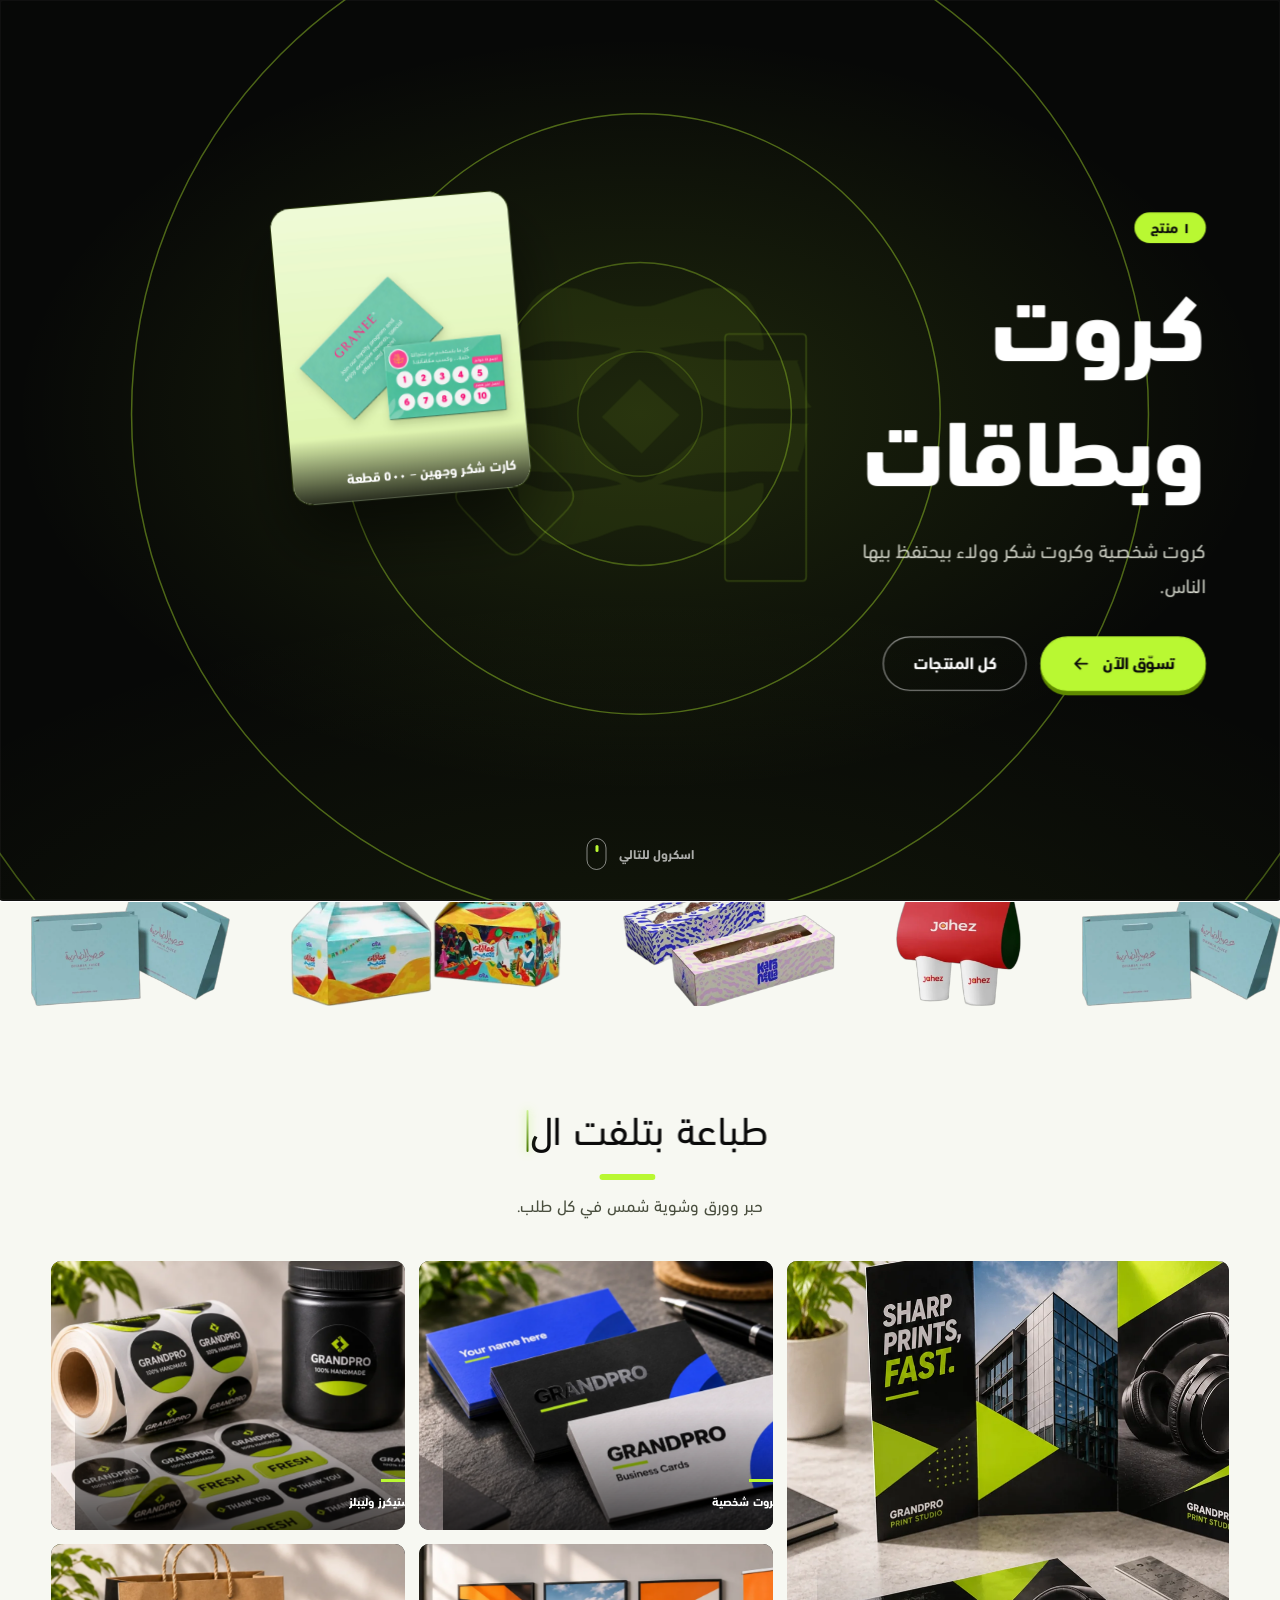
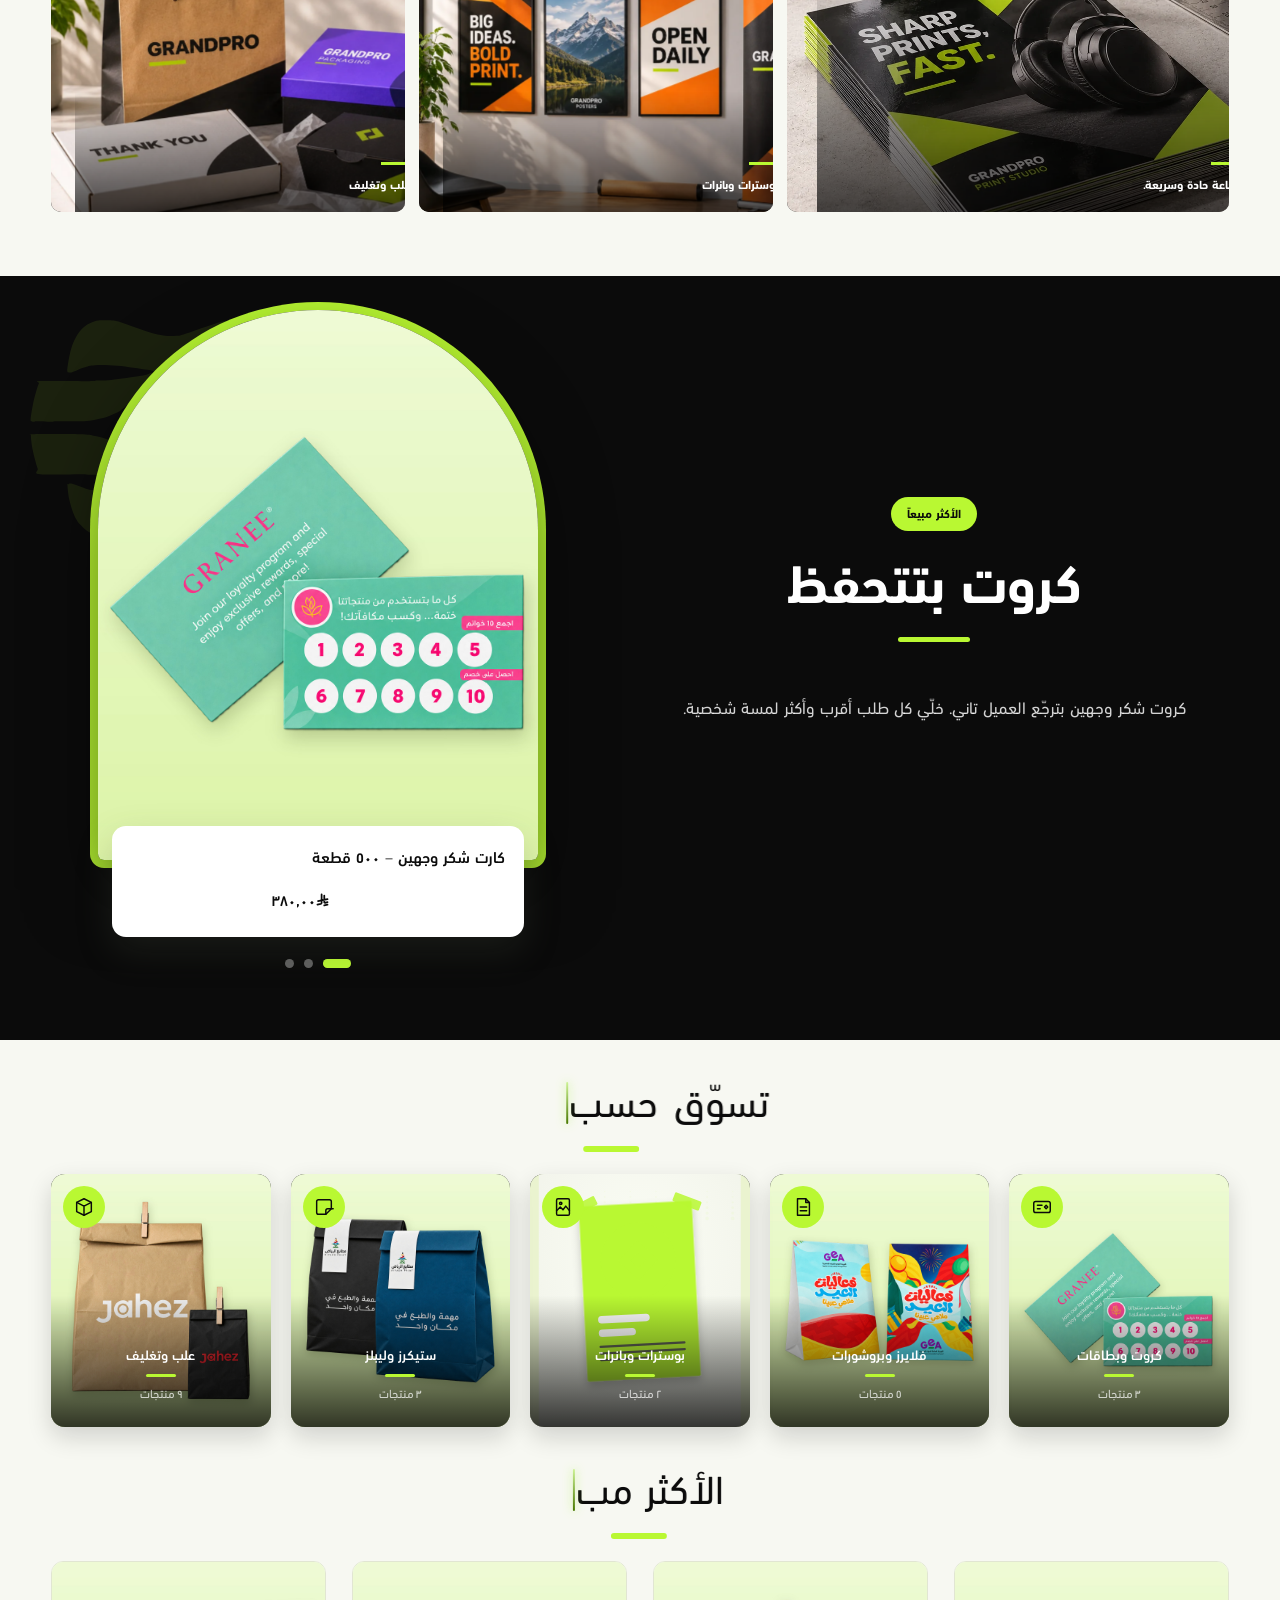
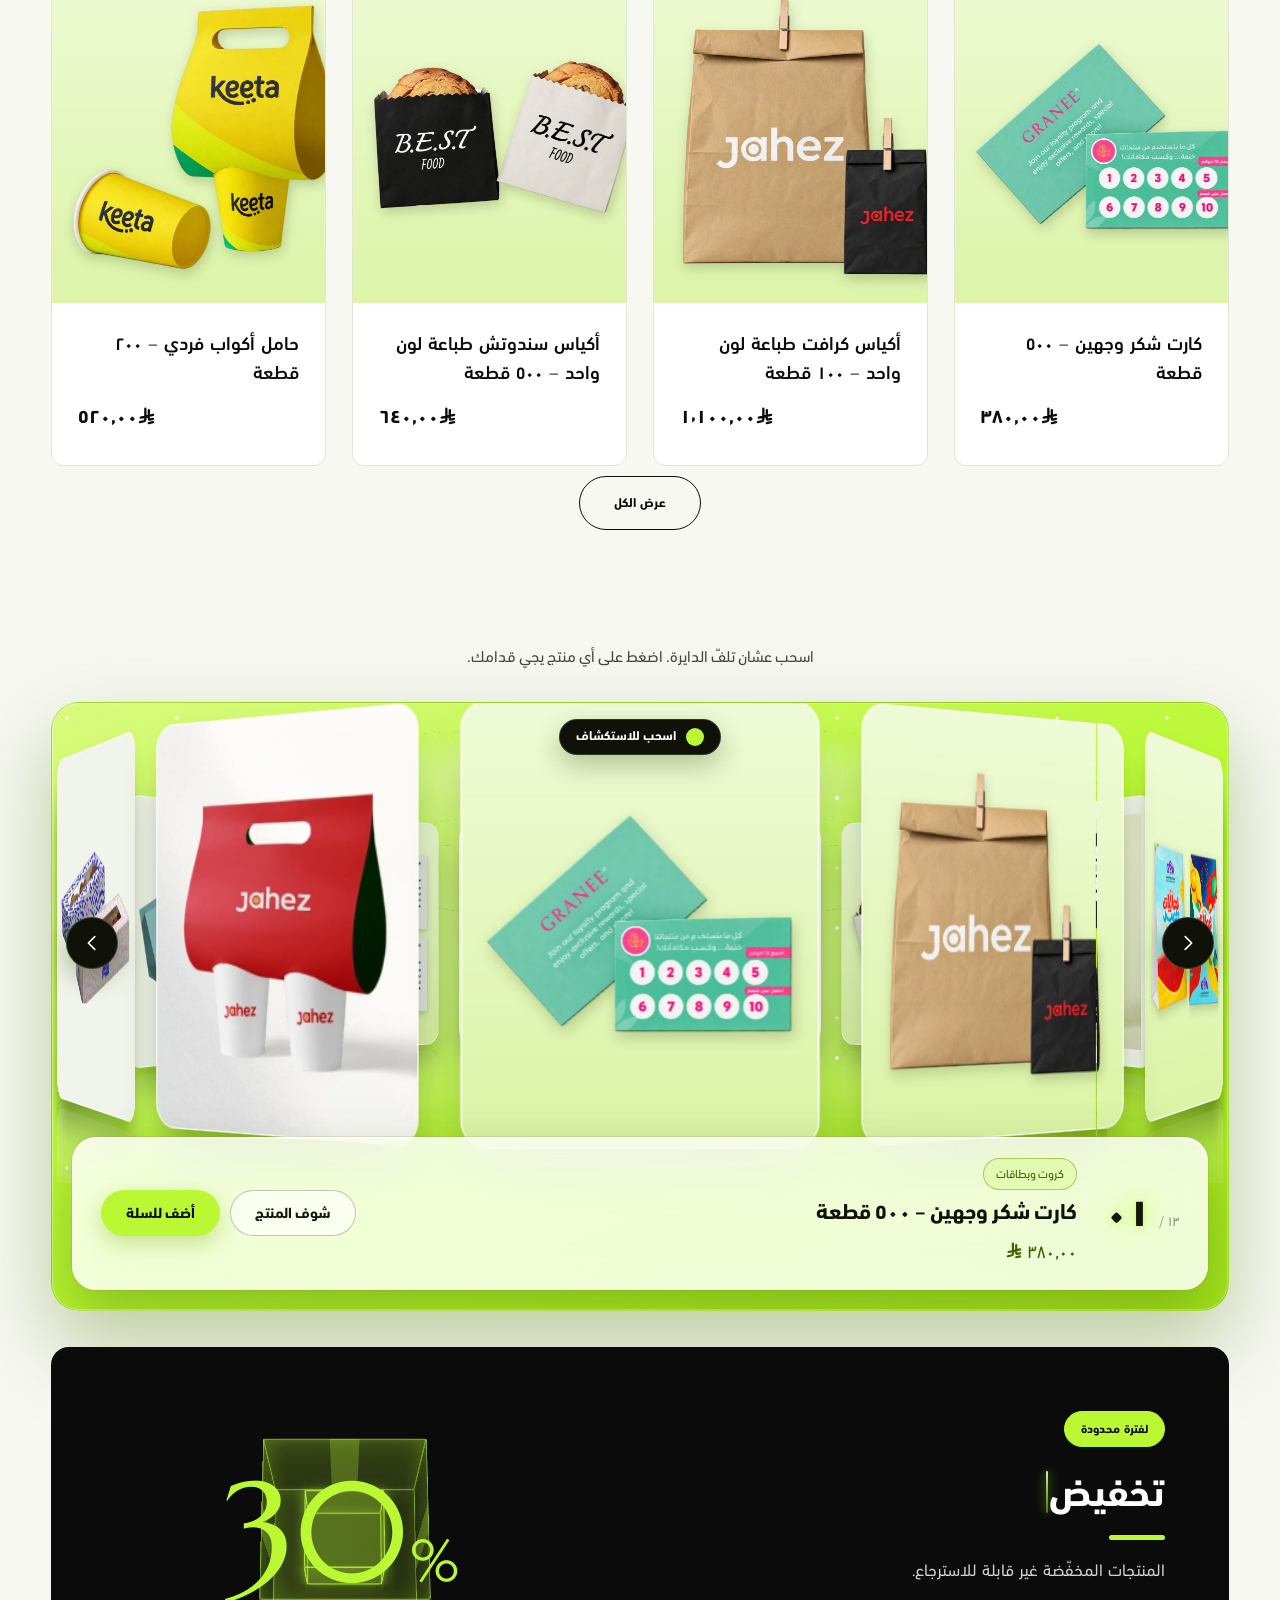
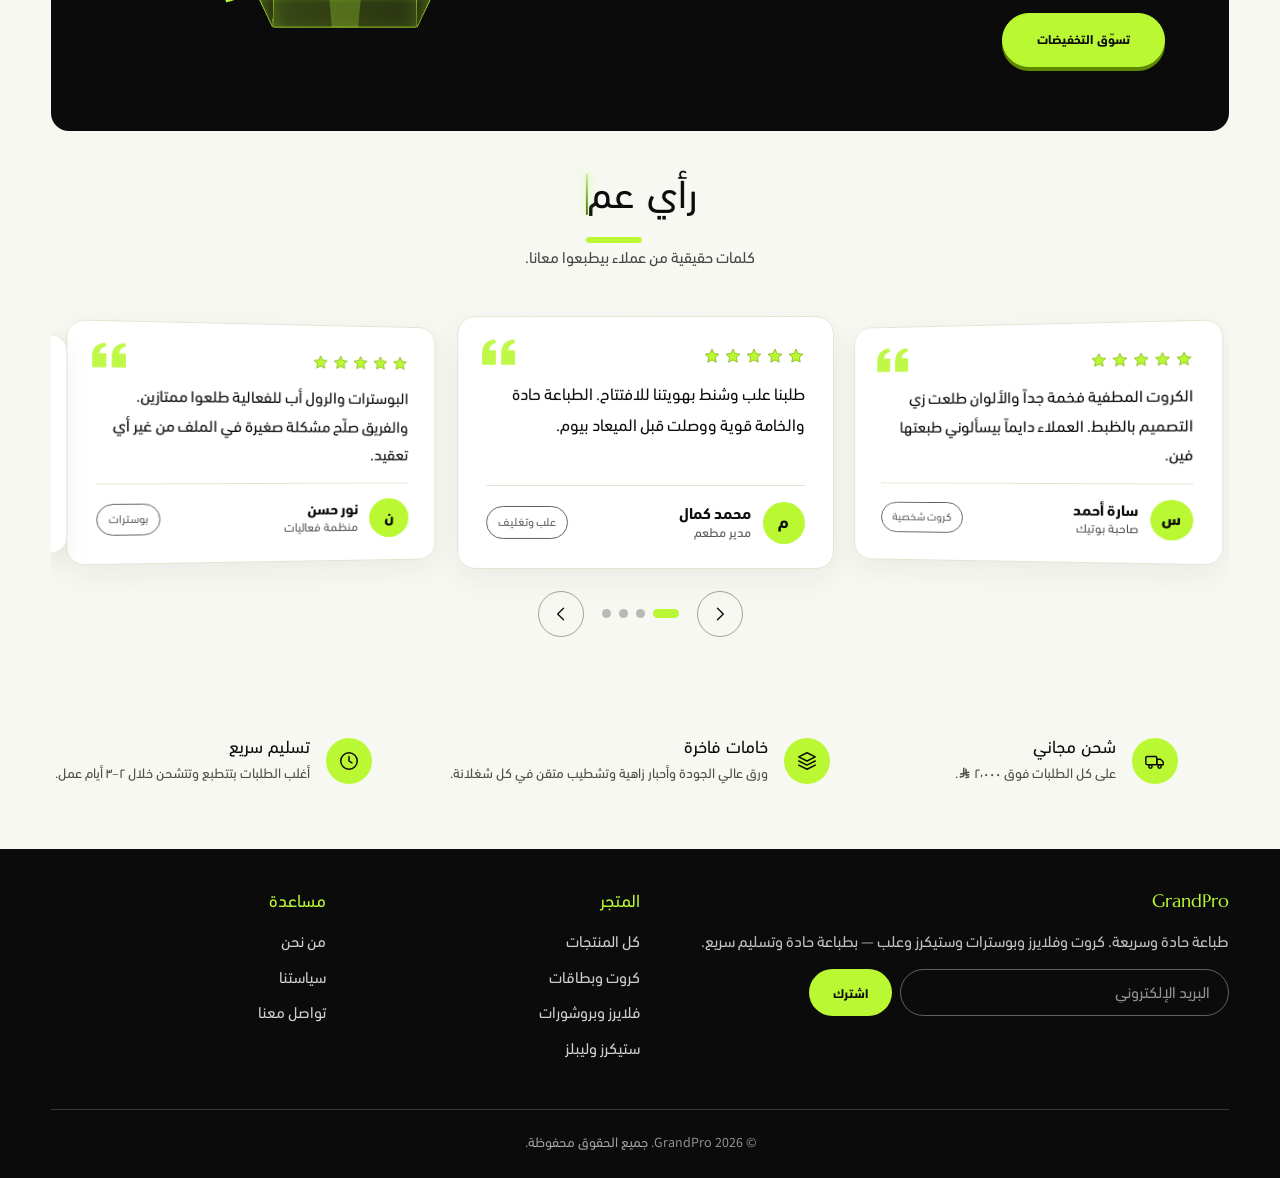
==== home.html @ ec55f69d "first commit" ====
<!DOCTYPE html>
<html lang="ar" dir="rtl">
<head>
<meta charset="UTF-8"><meta name="viewport" content="width=device-width,initial-scale=1">
<title>GrandPro</title>
<link rel="icon" type="image/png" href="assets/images/favicon.png">
<link rel="apple-touch-icon" href="assets/images/apple-touch-icon.png">
<link rel="preconnect" href="https://fonts.googleapis.com">
<link rel="preconnect" href="https://fonts.gstatic.com" crossorigin>
<link rel="stylesheet" href="https://fonts.googleapis.com/css2?family=Cormorant+Garamond:wght@300;400;500&family=Marcellus&family=Assistant:wght@300;400;600&display=swap">
<link rel="preload" href="assets/fonts/DINNextArabic-Regular.woff2" as="font" type="font/woff2" crossorigin>
<link rel="preload" href="assets/fonts/DINNextArabic-Regular.woff2" as="font" type="font/woff2" crossorigin>
<link rel="preload" href="assets/fonts/DINNextArabic-Bold.woff2" as="font" type="font/woff2" crossorigin>
<link rel="stylesheet" href="css/main.css">
<script src="js/core/i18n.js"></script>
<script src="js/features/theme.js"></script>
</head>
<body>
<main>
  <section class="lookbook" aria-label="The GrandPro look"><div class="container">
    <h2 class="section-title">Print that pops</h2>
    <p class="lk-sub">Ink, paper and a little sunshine in every order.</p>
    <div class="lk-grid">
      <a class="lk-tile t1" href="shop.html"><img src="assets/images/tiles/t1.webp" alt="" loading="lazy"><span class="lk-cap">Sharp prints, fast.</span></a>
      <a class="lk-tile t2" href="shop.html?cat=Cards"><img src="assets/images/tiles/t2.webp" alt="" loading="lazy"><span class="lk-cap">Business Cards</span></a>
      <a class="lk-tile t3" href="shop.html?cat=Stickers"><img src="assets/images/tiles/t3.webp" alt="" loading="lazy"><span class="lk-cap">Stickers &amp; Labels</span></a>
      <a class="lk-tile t4" href="shop.html?cat=Posters"><img src="assets/images/tiles/t4.webp" alt="" loading="lazy"><span class="lk-cap">Posters &amp; Banners</span></a>
      <a class="lk-tile t5" href="shop.html?cat=Packaging"><img src="assets/images/tiles/t5.webp" alt="" loading="lazy"><span class="lk-cap">Packaging</span></a>
    </div>
  </div></section>

  <section class="hero hero2">
    <div class="hero-sun" id="heroSun" aria-hidden="true"></div>
    <div class="container">
      <div class="hero-copy" id="heroCopy"></div>
      <div class="hero-stage" id="heroStage">
        <div class="arch" id="arch"></div>
        <div class="float-card" id="floatCard"></div>
        <div class="dots" id="dots"></div>
      </div>
      <div class="hero-actions" id="heroActions"></div>
    </div>
  </section>

  <section class="section"><div class="container">
    <h2 class="section-title">Shop by category</h2>
    <div class="cats">
      <a class="ccard" href="shop.html?cat=Cards"><span class="ci"><svg viewBox="0 0 24 24" fill="none" stroke="currentColor" stroke-width="1.6" stroke-linecap="round" stroke-linejoin="round"><rect x="3" y="6" width="18" height="12" rx="2"/><path d="M7 10h5M7 14h3"/><path d="M16.5 10.2l1.8 1.8-1.8 1.8-1.8-1.8z"/></svg></span><span>Cards</span></a>
      <a class="ccard" href="shop.html?cat=Flyers"><span class="ci"><svg viewBox="0 0 24 24" fill="none" stroke="currentColor" stroke-width="1.6" stroke-linecap="round" stroke-linejoin="round"><path d="M6 3h9l4 4v14H6z"/><path d="M15 3v4h4M9 12h7M9 16h7"/></svg></span><span>Flyers</span></a>
      <a class="ccard" href="shop.html?cat=Posters"><span class="ci"><svg viewBox="0 0 24 24" fill="none" stroke="currentColor" stroke-width="1.6" stroke-linecap="round" stroke-linejoin="round"><rect x="5" y="3" width="14" height="18" rx="1.5"/><path d="M5 16l4-4 3 3 3-4 4 5"/><circle cx="9.5" cy="8" r="1.3"/></svg></span><span>Posters</span></a>
      <a class="ccard" href="shop.html?cat=Stickers"><span class="ci"><svg viewBox="0 0 24 24" fill="none" stroke="currentColor" stroke-width="1.6" stroke-linecap="round" stroke-linejoin="round"><path d="M4 6a2 2 0 012-2h12a2 2 0 012 2v8l-6 6H6a2 2 0 01-2-2z"/><path d="M14 20v-4a2 2 0 012-2h6"/></svg></span><span>Stickers</span></a>
      <a class="ccard" href="shop.html?cat=Packaging"><span class="ci"><svg viewBox="0 0 24 24" fill="none" stroke="currentColor" stroke-width="1.6" stroke-linecap="round" stroke-linejoin="round"><path d="M12 3l8 4v10l-8 4-8-4V7z"/><path d="M4 7l8 4 8-4M12 11v10"/></svg></span><span>Packaging</span></a>
    </div></section>

  <section class="section" style="padding-top:0"><div class="container">
    <h2 class="section-title">Best sellers</h2>
    <div class="grid" id="featured" style="padding-bottom:30px"></div>
    <p style="text-align:center"><a class="btn" style="color:var(--ink)" href="shop.html">View all</a></p>
  </div></section>

  <section class="section orbit" id="orbit" aria-label="3D product showcase"><div class="container">
    <h2 class="section-title">Explore in 3D</h2>
    <p class="ob-sub">Drag to spin the ring. Tap any product to bring it forward.</p>
    <div id="obMount"></div>
  </div></section>

  <section class="section" style="padding-top:0"><div class="container">
    <div class="sale">
      <div class="sale-copy">
        <span class="sale-tag">Limited time</span>
        <h2>Sale – up to 30% off</h2>
        <p>Discounted items are non-returnable.</p>
        <a class="btn solid" href="shop.html?sale=1">Shop sale</a>
      </div>
      <div class="sale-art" aria-hidden="true"><b>30<small>%</small></b></div>
    </div>
  </div></section>

  <section class="section testimonials" id="testimonials" aria-label="Customer reviews"><div class="container">
    <h2 class="section-title">What our customers say</h2>
    <p class="tm-sub">Real words from people who print with us.</p>
    <div class="tm-track" id="tmTrack"></div>
    <div class="tm-nav"><button class="tm-btn" id="tmPrev" type="button"></button><div class="tm-dots" id="tmDots"></div><button class="tm-btn" id="tmNext" type="button"></button></div>
  </div></section>

  <section class="section"><div class="container features">
    <div><span class="fi"><svg viewBox="0 0 24 24" fill="none" stroke="currentColor" stroke-width="1.6" stroke-linecap="round" stroke-linejoin="round"><rect x="2" y="7" width="12" height="9" rx="1.5"/><path d="M14 10h4l3 3v3h-7z"/><circle cx="7" cy="18" r="1.8"/><circle cx="17" cy="18" r="1.8"/></svg></span><h4>Free shipping</h4><p data-free-ship></p></div>
    <div><span class="fi"><svg viewBox="0 0 24 24" fill="none" stroke="currentColor" stroke-width="1.6" stroke-linecap="round" stroke-linejoin="round"><path d="M12 3l9 4.5-9 4.5-9-4.5z"/><path d="M3 12l9 4.5 9-4.5M3 16.5l9 4.5 9-4.5"/></svg></span><h4>Premium materials</h4><p>Quality paper, vivid inks and a careful finish on every job.</p></div>
    <div><span class="fi"><svg viewBox="0 0 24 24" fill="none" stroke="currentColor" stroke-width="1.6" stroke-linecap="round" stroke-linejoin="round"><circle cx="12" cy="12" r="9"/><path d="M12 7v5l3.2 2"/></svg></span><h4>Fast turnaround</h4><p>Most orders are printed and shipped within 2–3 working days.</p></div>
  </div></section>
</main>
<script src="js/data/products.js"></script>
<script src="js/core/config.js"></script>
<script src="js/components/product-visual.js"></script>
<script src="js/core/icons.js"></script>
<script src="js/core/navigation.js"></script>
<script src="js/components/layout.js"></script>
<script src="js/components/cart-state.js"></script>
<script src="js/core/ui.js"></script>
<script src="js/components/cart.js"></script>
<script src="js/components/product-card.js"></script>
<script src="js/components/search.js"></script>
<script src="js/core/bootstrap.js"></script>
<script src="js/features/card-tilt.js" defer></script>
<script src="js/data/testimonials.js"></script>
<script src="js/features/testimonials.js" defer></script>
<script src="js/features/orbit.js" defer></script>
<script src="js/features/orbit.js" defer></script>
<script src="js/pages/home.js"></script>
<script src="js/features/hero3d.js" defer></script>
<script src="js/features/sections3d.js" defer></script>
</body>
</html>
---- css/main.css ----
/* GrandPro stylesheet manifest.
   ORDER MATTERS: later layers override earlier ones (cascade). Do not reorder.
   Layers: base → components → responsive → motion → refinements → theme (dark) → refinements/motion on top. */
@import url("base/fonts-din.css");
@import url("base/tokens-and-reset.css");
@import url("components/announcement-bar.css");
@import url("components/header.css");
@import url("components/hero.css");
@import url("components/buttons.css");
@import url("components/toolbar.css");
@import url("components/product-grid.css");
@import url("components/sections.css");
@import url("components/product-page.css");
@import url("components/cart-drawer.css");
@import url("components/search.css");
@import url("components/footer-info.css");
@import url("responsive/mobile-base.css");
@import url("motion/animations.css");
@import url("refinements/surfaces-dropdowns-footer.css");
@import url("refinements/photos-logo-colour.css");
@import url("refinements/hero-slider.css");
@import url("refinements/logo-wordmark.css");
@import url("refinements/glass-card.css");
@import url("refinements/logo-layout.css");
@import url("refinements/glass-card-rose.css");
@import url("refinements/buttons-and-forms.css");
@import url("refinements/hero-copy.css");
@import url("refinements/category-cards.css");
@import url("refinements/nav-and-mobile-tweaks.css");
@import url("refinements/ticker-and-splash.css");
@import url("refinements/nav-type-and-rhythm.css");
@import url("refinements/lookbook.css");
@import url("refinements/category-hover-and-slider.css");
@import url("refinements/splash-tagline.css");
@import url("refinements/features-row.css");
@import url("components/sale-banner.css");
@import url("theme/toggle-and-stars.css");
@import url("theme/dark-base.css");
@import url("theme/dark-header.css");
@import url("theme/dark-hero.css");
@import url("theme/dark-cards.css");
@import url("theme/dark-sections.css");
@import url("theme/dark-performance.css");
@import url("theme/dark-pink-pass.css");
@import url("theme/toggle-simple.css");
@import url("theme/variety-pass.css");
@import url("refinements/features-strip.css");
@import url("refinements/serif-copy.css");
@import url("motion/scroll-sun.css");
@import url("motion/scroll-reveals.css");
@import url("refinements/features-strip-v2.css");
@import url("motion/typewriter.css");
@import url("refinements/features-no-lines.css");
@import url("refinements/serif-lookbook-hero.css");
@import url("refinements/header-divider.css");
@import url("refinements/phone-product-card.css");
@import url("refinements/type-system.css");
/* Print-shop rebrand (black + lime from the logo) and Arabic / RTL — loaded last on purpose */
@import url("refinements/brand-print.css");
@import url("refinements/rtl-arabic.css");
@import url("components/hero3d.css");
/* Saudi riyal sign */
@import url("refinements/riyal.css");
/* Dark theme in brand colours (black + lime) — last, so it overrides the older dark layers */
@import url("theme/dark-layout.css");
@import url("theme/dark-brand.css");
@import url("refinements/card-price-align.css");
@import url("responsive/phone-fit.css");
@import url("components/hero-marquee.css");
@import url("refinements/product-card-type.css");
@import url("refinements/card-tilt.css");
@import url("refinements/lang-switch.css");
@import url("refinements/testimonials.css");
@import url("theme/dark-depth.css");
@import url("motion/sections3d.css");

/* extra liveliness layer (progress bar, glows, sparkles, fly-to-cart) */
@import url("motion/alive.css");
/* advanced hero interactions */
@import url("motion/hero-pro.css");

/* cut-out product photos (hero products now in the shop) */
@import url("refinements/cutout-products.css");
/* dive-into-the-logo experience (click the hero logo) */
@import url("motion/dive.css");
/* hero product card: single flat colour */
@import url("refinements/solid-hero-card.css");

/* phone: light border on product cards */
@import url("refinements/phone-card-border.css");

/* dark: flat colour on product card info area */
@import url("refinements/dark-card-info-solid.css");

/* no "Enter the experience" pill */
@import url("refinements/no-enter-pill.css");

/* phone: collapsed pop-up (tap to expand, tap again to dive) */
@import url("refinements/phone-pop-collapsed.css");

/* dive: real product photos only */
@import url("refinements/dive-real-products.css");

/* 3D product orbit (home) */
@import url("refinements/orbit.css");

/* 3D product orbit (home) */
@import url("refinements/orbit.css");

/* 3D lens navigation */
@import url("refinements/nav3d.css");
@import url("responsive/nav-drawer-layer.css");
@import url("responsive/lookbook-phone-photos.css");
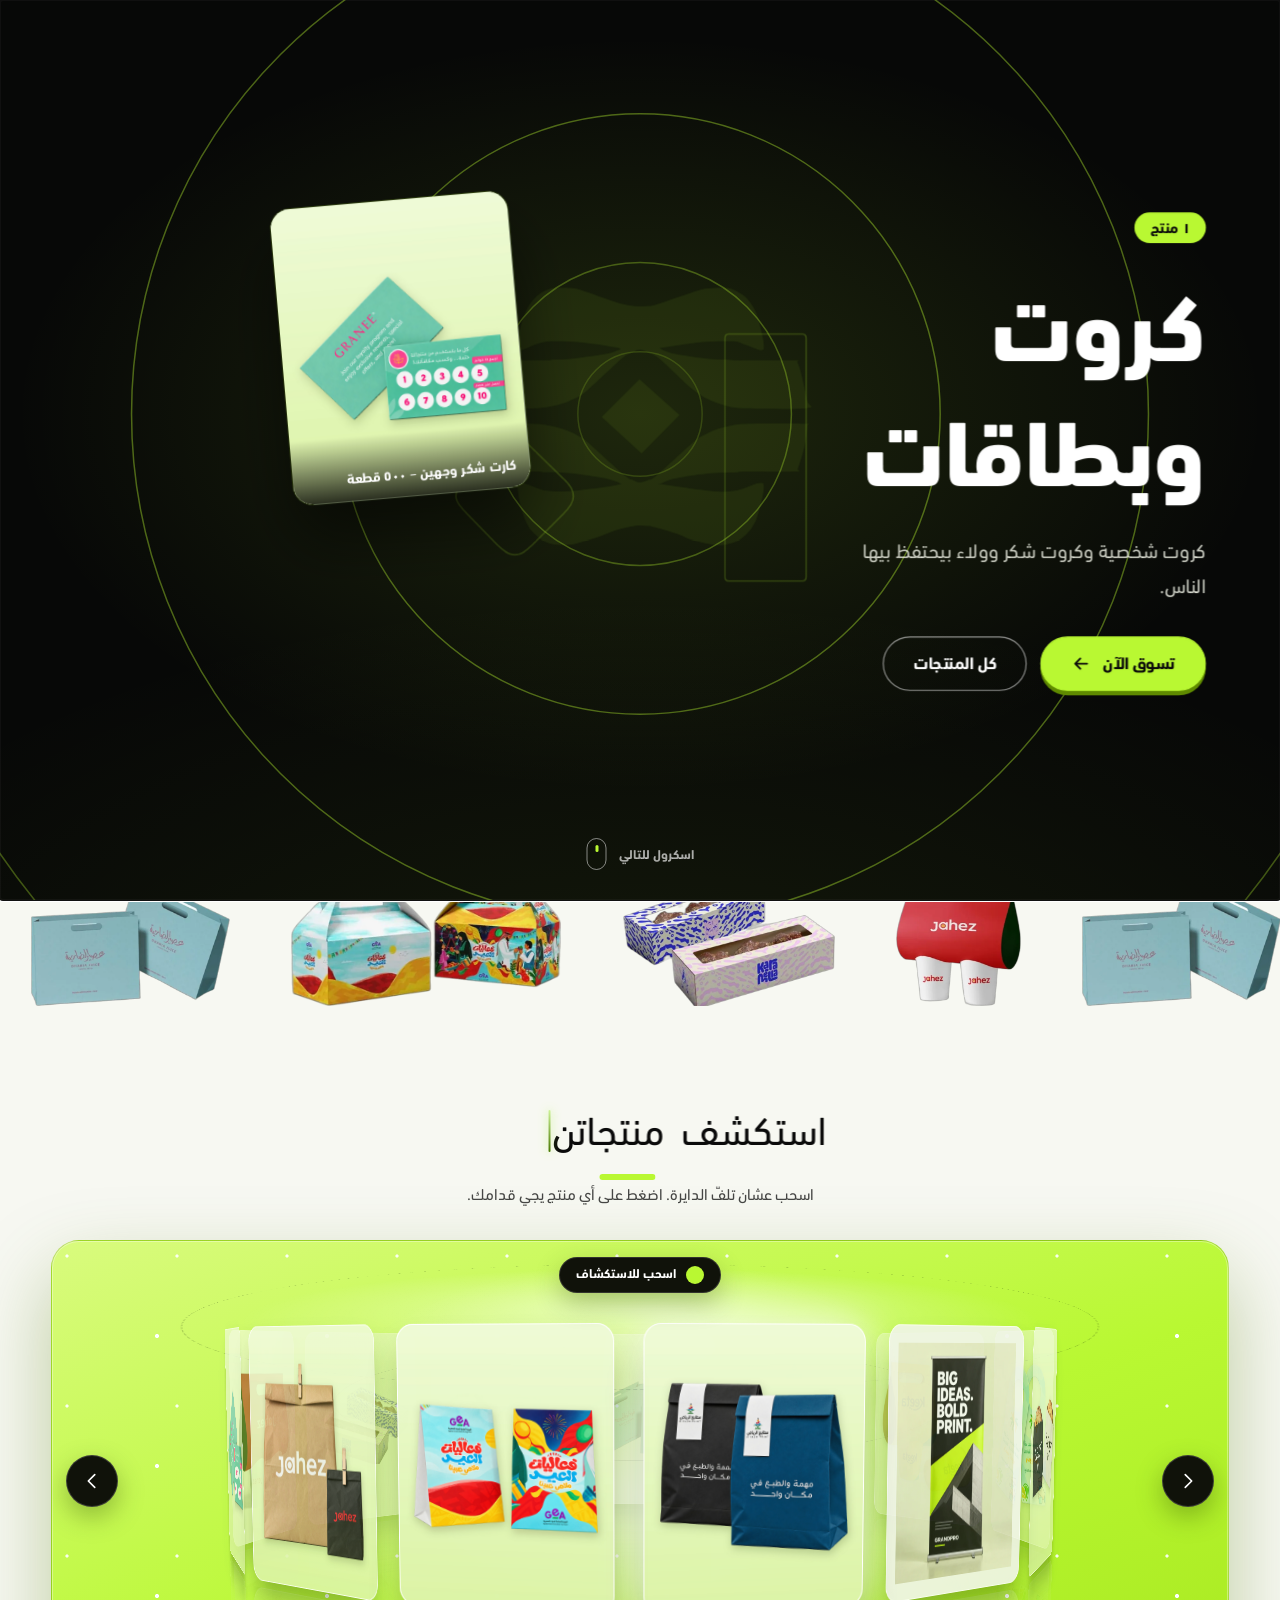
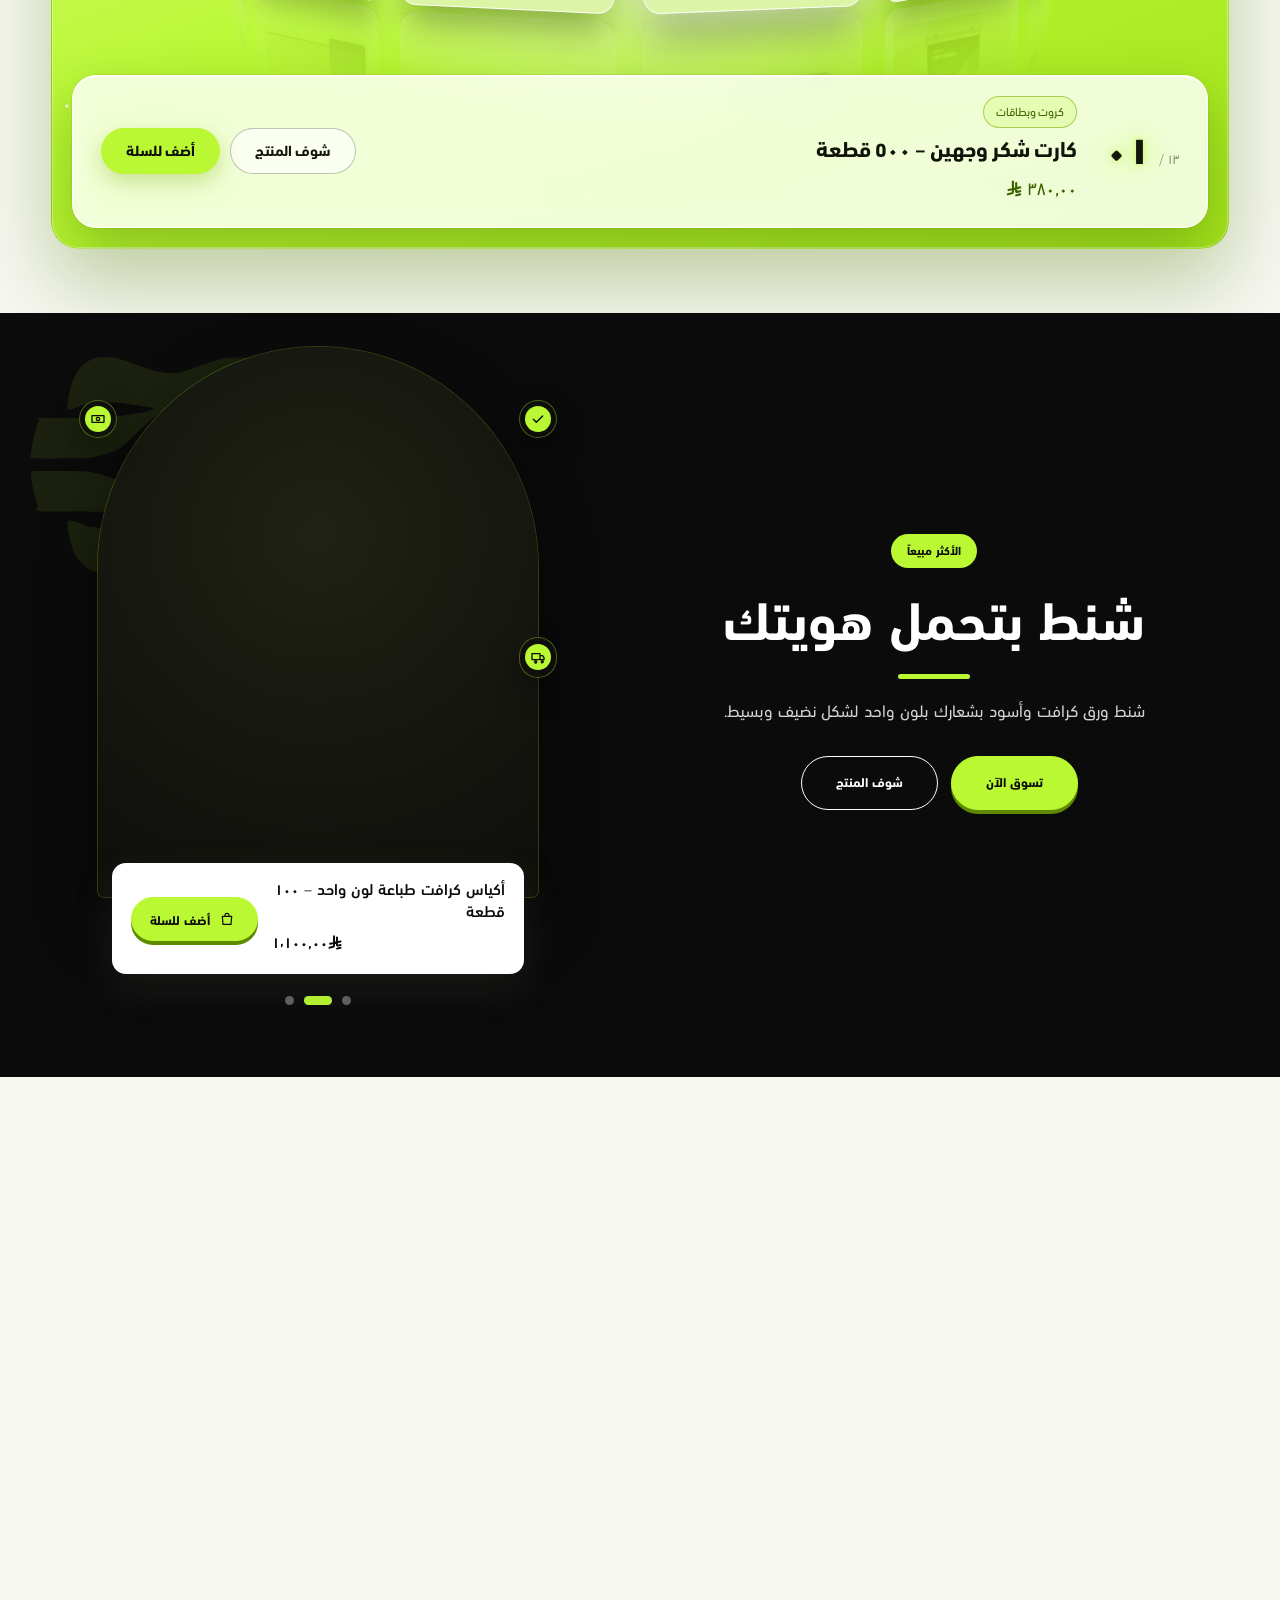
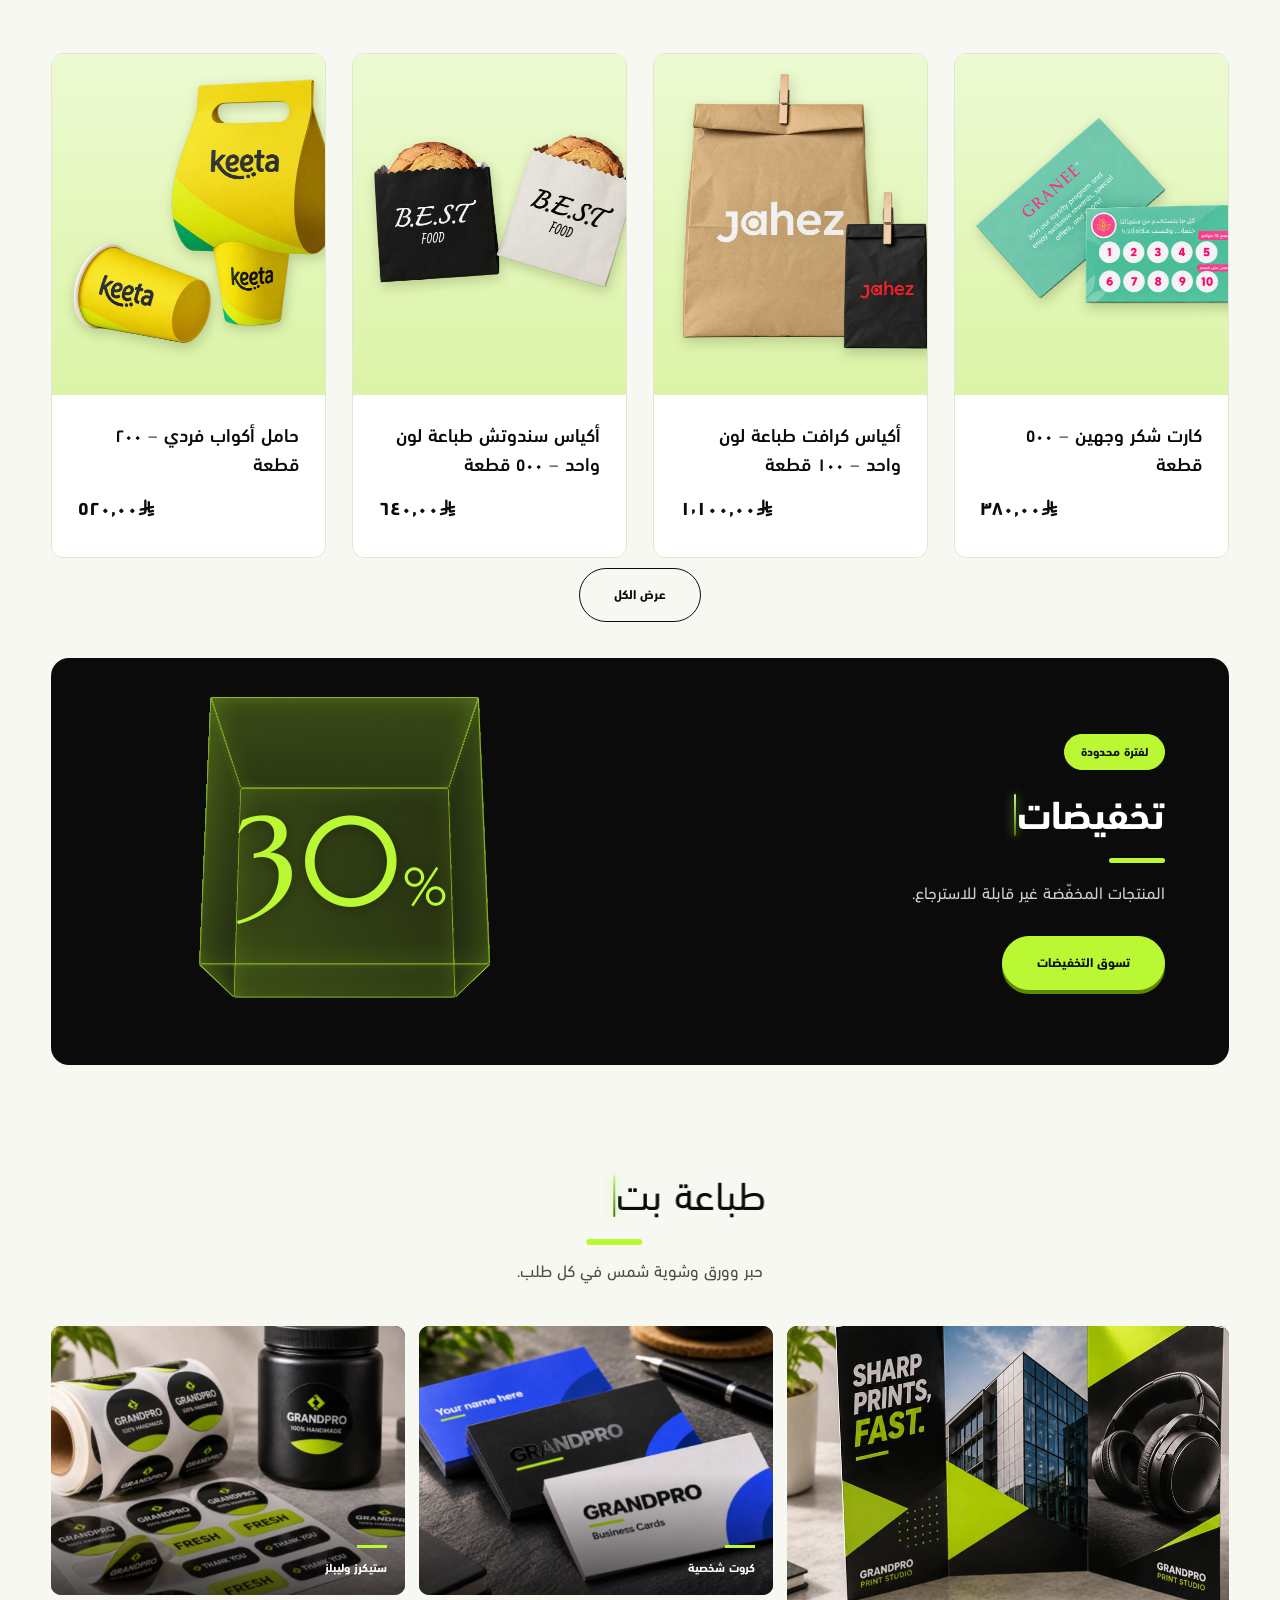
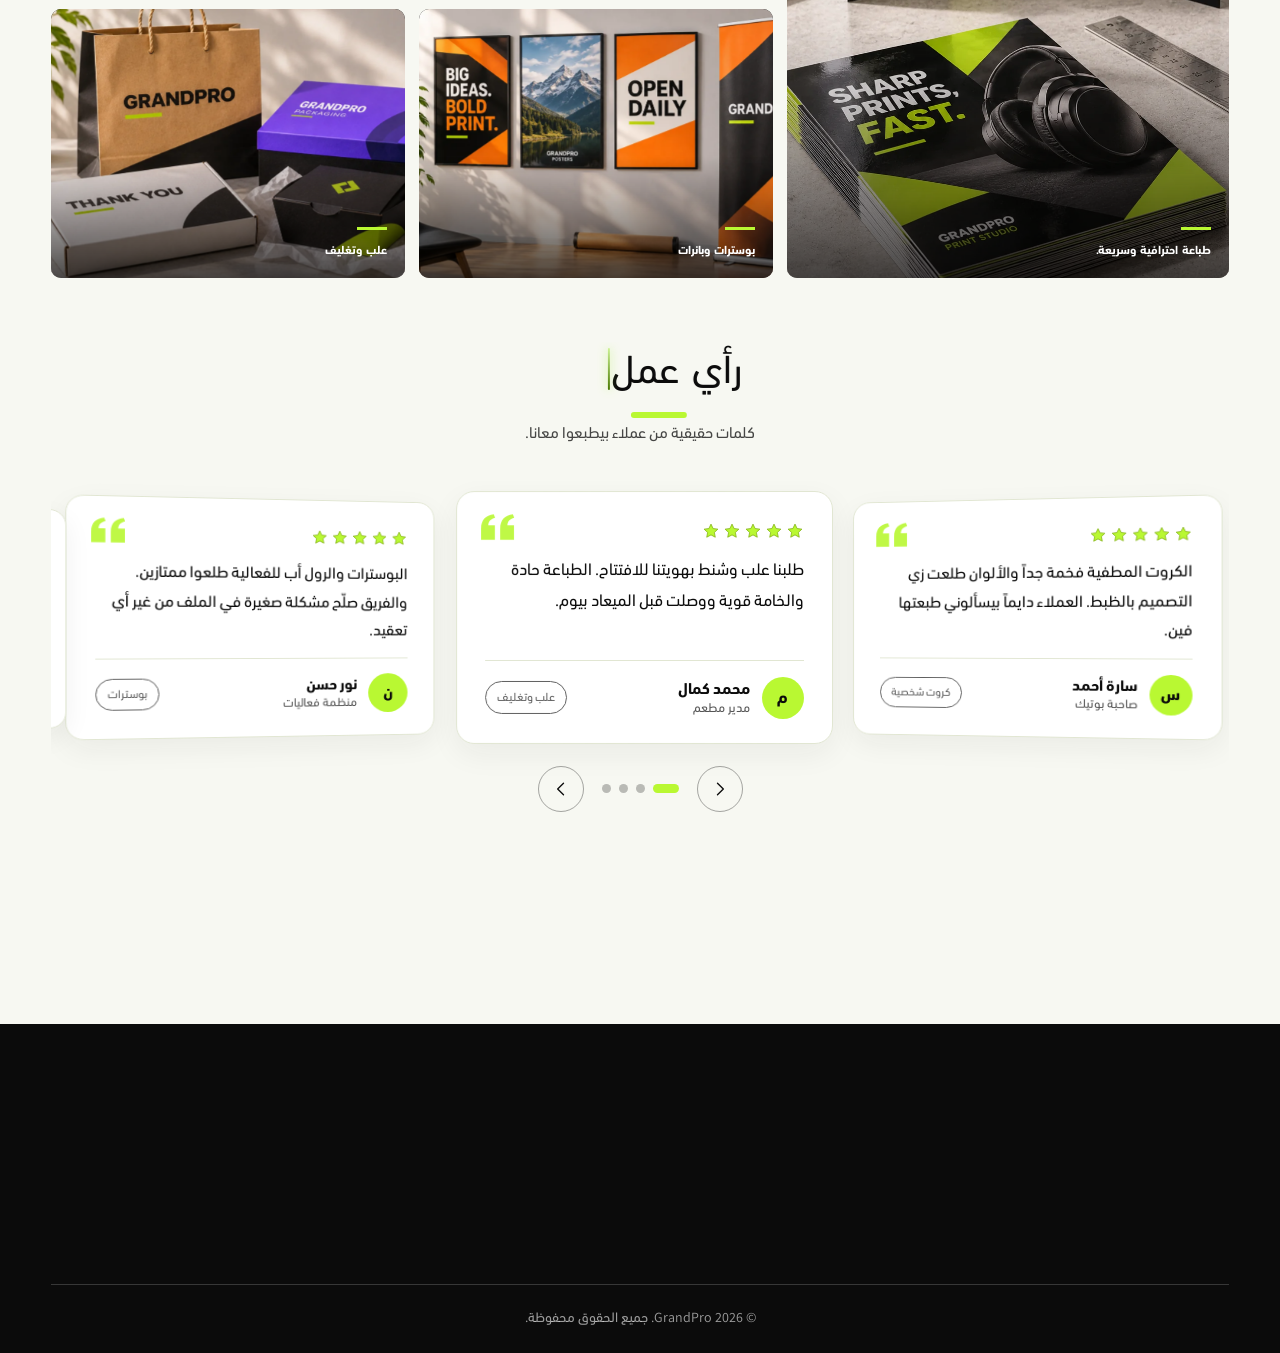
==== commit 6abc0d82: "yarab" ====
--- a/home.html
+++ b/home.html
@@ -17,16 +17,10 @@
 </head>
 <body>
 <main>
-  <section class="lookbook" aria-label="The GrandPro look"><div class="container">
-    <h2 class="section-title">Print that pops</h2>
-    <p class="lk-sub">Ink, paper and a little sunshine in every order.</p>
-    <div class="lk-grid">
-      <a class="lk-tile t1" href="shop.html"><img src="assets/images/tiles/t1.webp" alt="" loading="lazy"><span class="lk-cap">Sharp prints, fast.</span></a>
-      <a class="lk-tile t2" href="shop.html?cat=Cards"><img src="assets/images/tiles/t2.webp" alt="" loading="lazy"><span class="lk-cap">Business Cards</span></a>
-      <a class="lk-tile t3" href="shop.html?cat=Stickers"><img src="assets/images/tiles/t3.webp" alt="" loading="lazy"><span class="lk-cap">Stickers &amp; Labels</span></a>
-      <a class="lk-tile t4" href="shop.html?cat=Posters"><img src="assets/images/tiles/t4.webp" alt="" loading="lazy"><span class="lk-cap">Posters &amp; Banners</span></a>
-      <a class="lk-tile t5" href="shop.html?cat=Packaging"><img src="assets/images/tiles/t5.webp" alt="" loading="lazy"><span class="lk-cap">Packaging</span></a>
-    </div>
+  <section class="section orbit" id="orbit" aria-label="3D product showcase"><div class="container">
+    <h2 class="section-title">Explore in 3D</h2>
+    <p class="ob-sub">Drag to spin the ring. Tap any product to bring it forward.</p>
+    <div id="obMount"></div>
   </div></section>
 
   <section class="hero hero2">
@@ -58,11 +52,7 @@
     <p style="text-align:center"><a class="btn" style="color:var(--ink)" href="shop.html">View all</a></p>
   </div></section>
 
-  <section class="section orbit" id="orbit" aria-label="3D product showcase"><div class="container">
-    <h2 class="section-title">Explore in 3D</h2>
-    <p class="ob-sub">Drag to spin the ring. Tap any product to bring it forward.</p>
-    <div id="obMount"></div>
-  </div></section>
+  
 
   <section class="section" style="padding-top:0"><div class="container">
     <div class="sale">
@@ -73,6 +63,18 @@
         <a class="btn solid" href="shop.html?sale=1">Shop sale</a>
       </div>
       <div class="sale-art" aria-hidden="true"><b>30<small>%</small></b></div>
+    </div>
+  </div></section>
+
+  <section class="lookbook" aria-label="The GrandPro look"><div class="container">
+    <h2 class="section-title">Print that pops</h2>
+    <p class="lk-sub">Ink, paper and a little sunshine in every order.</p>
+    <div class="lk-grid">
+      <a class="lk-tile t1" href="shop.html"><img src="assets/images/tiles/t1.webp" alt="" loading="lazy"><span class="lk-cap">Sharp prints, fast.</span></a>
+      <a class="lk-tile t2" href="shop.html?cat=Cards"><img src="assets/images/tiles/t2.webp" alt="" loading="lazy"><span class="lk-cap">Business Cards</span></a>
+      <a class="lk-tile t3" href="shop.html?cat=Stickers"><img src="assets/images/tiles/t3.webp" alt="" loading="lazy"><span class="lk-cap">Stickers &amp; Labels</span></a>
+      <a class="lk-tile t4" href="shop.html?cat=Posters"><img src="assets/images/tiles/t4.webp" alt="" loading="lazy"><span class="lk-cap">Posters &amp; Banners</span></a>
+      <a class="lk-tile t5" href="shop.html?cat=Packaging"><img src="assets/images/tiles/t5.webp" alt="" loading="lazy"><span class="lk-cap">Packaging</span></a>
     </div>
   </div></section>
 
@@ -105,7 +107,6 @@
 <script src="js/data/testimonials.js"></script>
 <script src="js/features/testimonials.js" defer></script>
 <script src="js/features/orbit.js" defer></script>
-<script src="js/features/orbit.js" defer></script>
 <script src="js/pages/home.js"></script>
 <script src="js/features/hero3d.js" defer></script>
 <script src="js/features/sections3d.js" defer></script>
--- a/css/main.css
+++ b/css/main.css
@@ -110,4 +110,7 @@
 /* 3D lens navigation */
 @import url("refinements/nav3d.css");
 @import url("responsive/nav-drawer-layer.css");
-@import url("responsive/lookbook-phone-photos.css");
+@import url("refinements/category-cards-v2.css");
+@import url("refinements/product-cards-motion.css");
+@import url("refinements/sale-box-v2.css");
+@import url("refinements/hero-arch-v2.css");
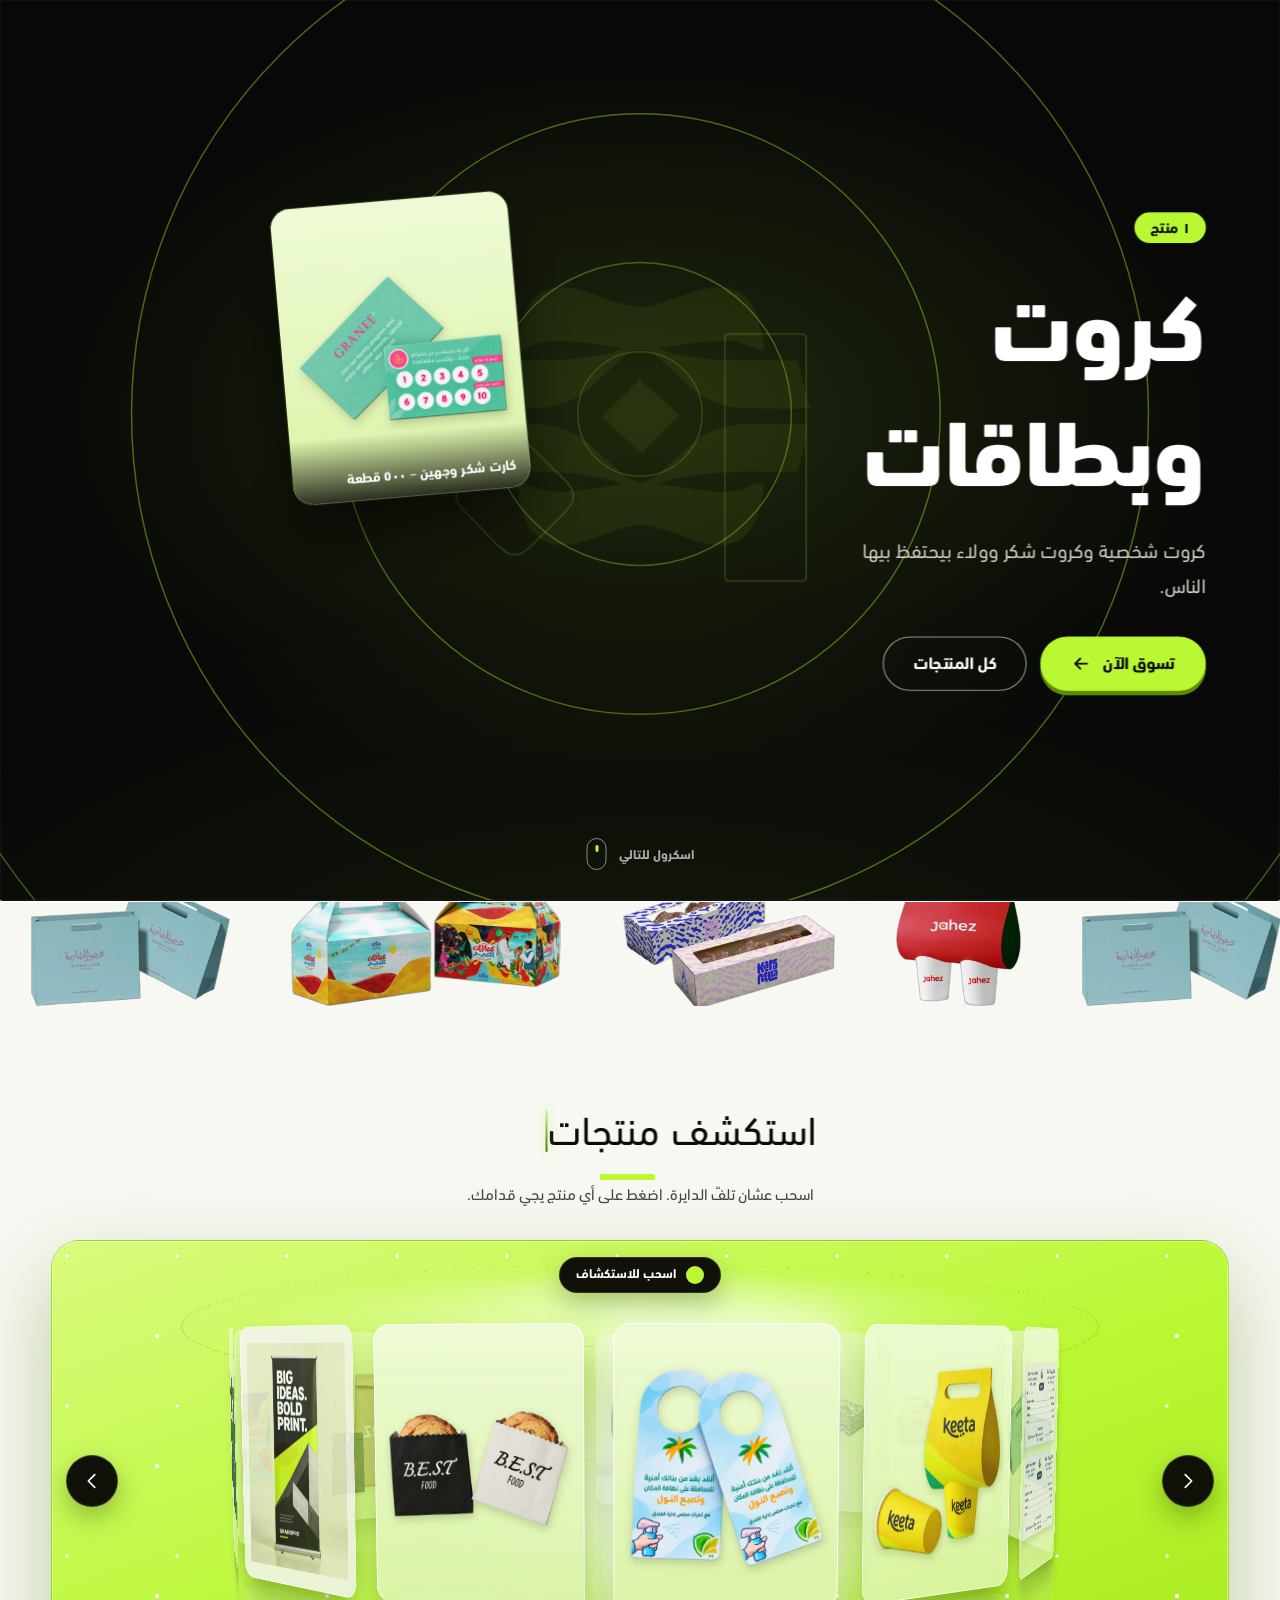
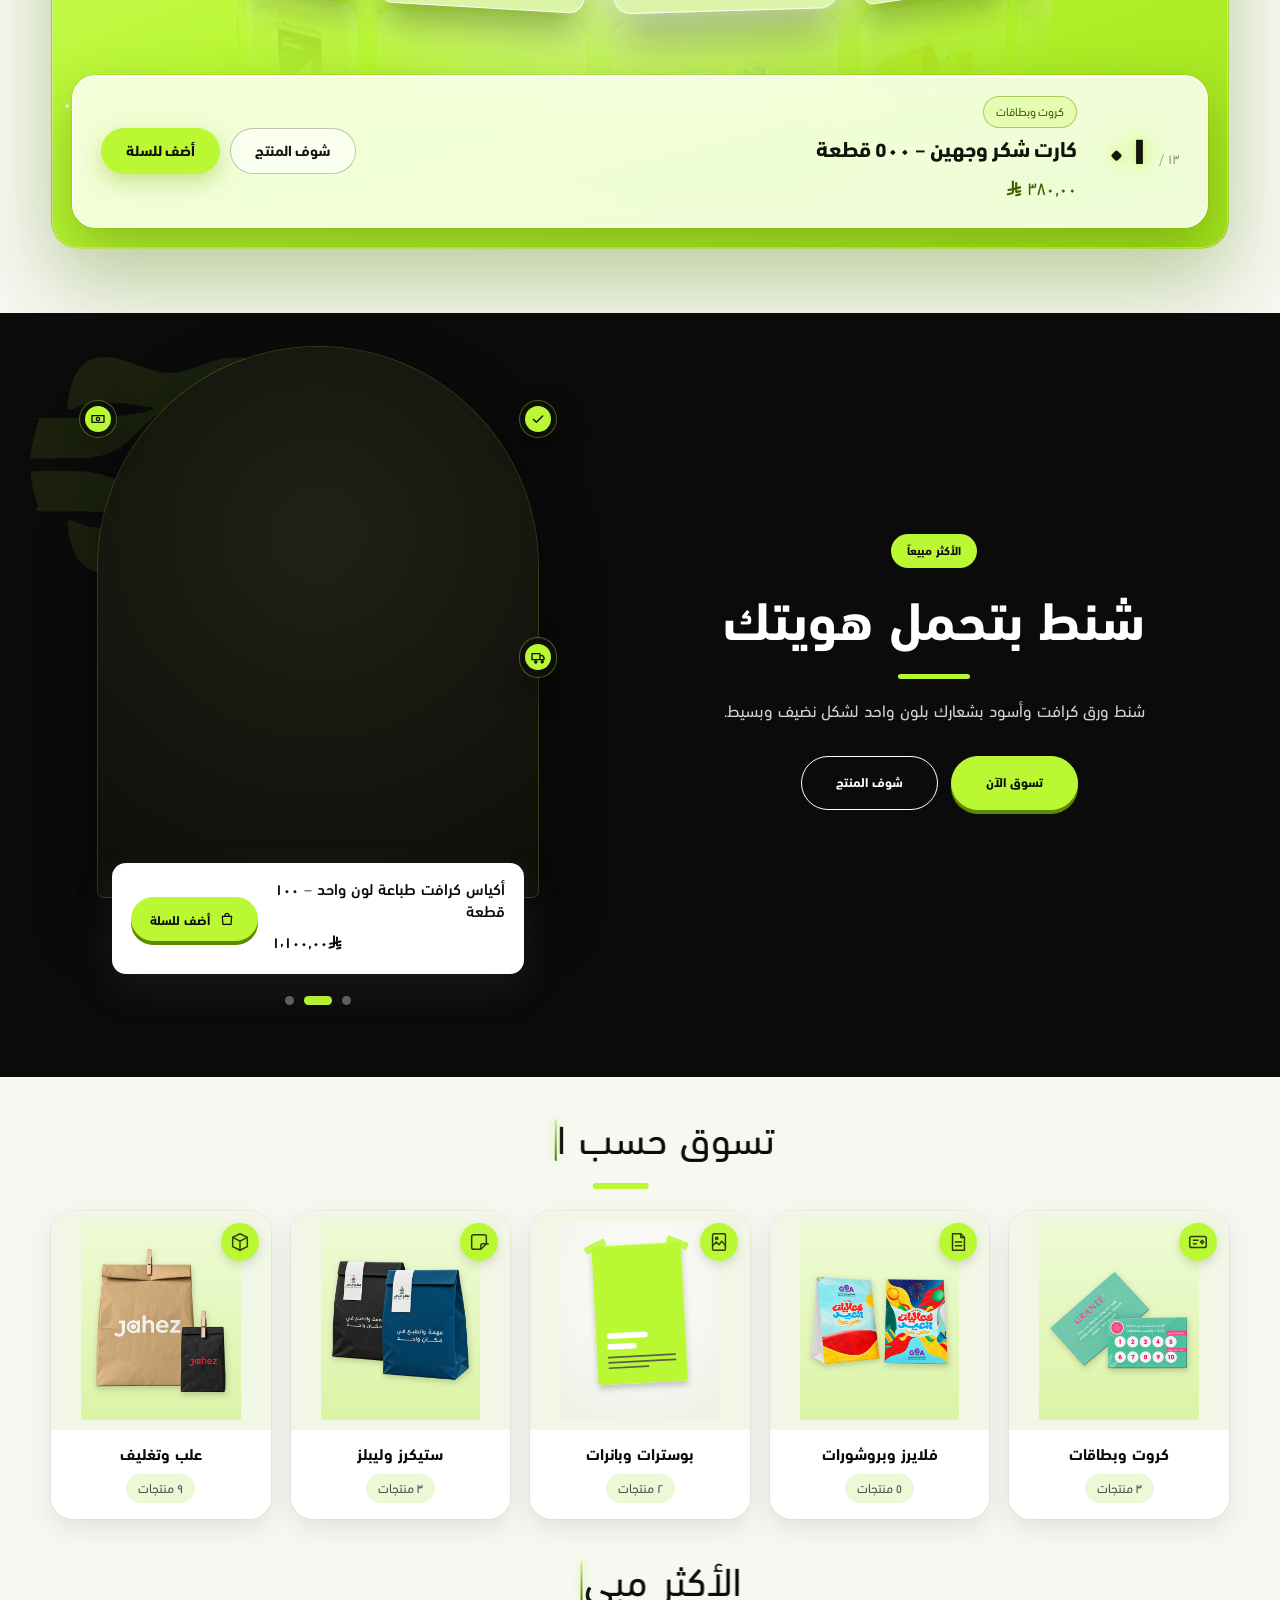
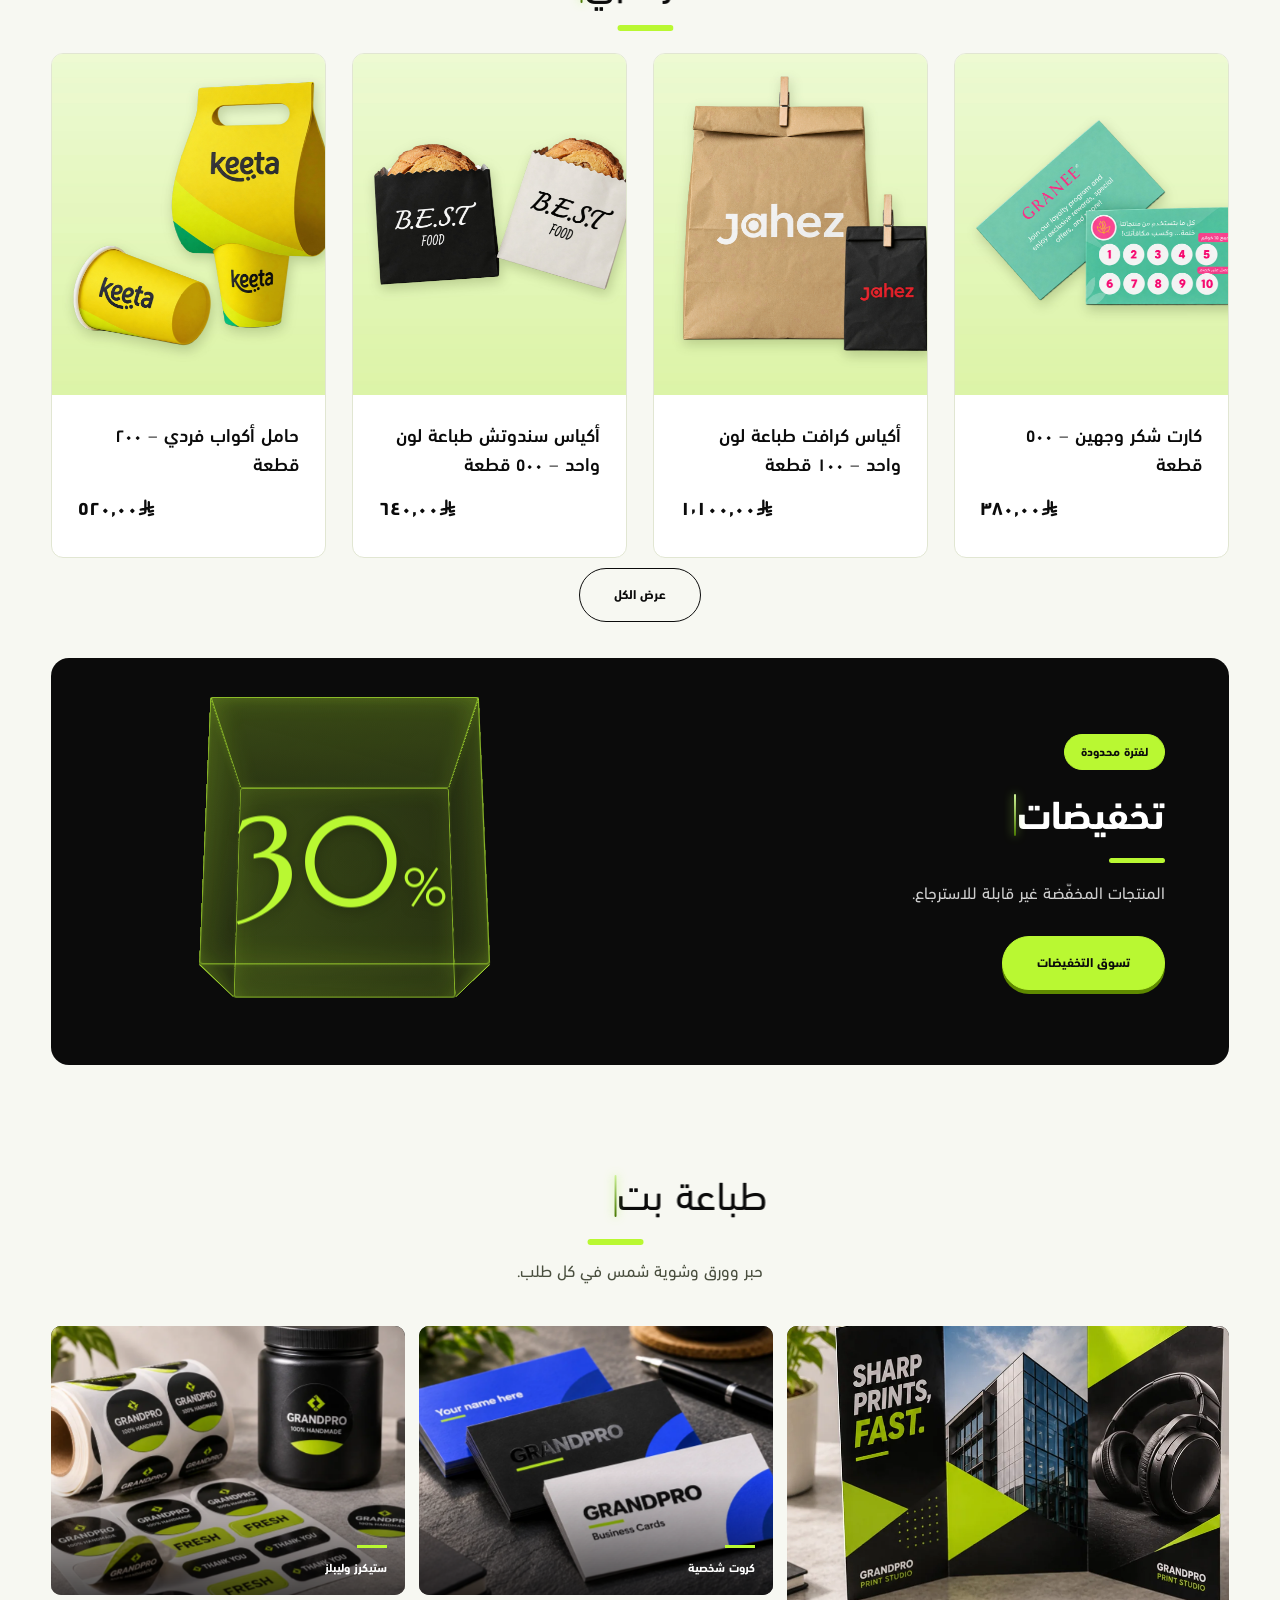
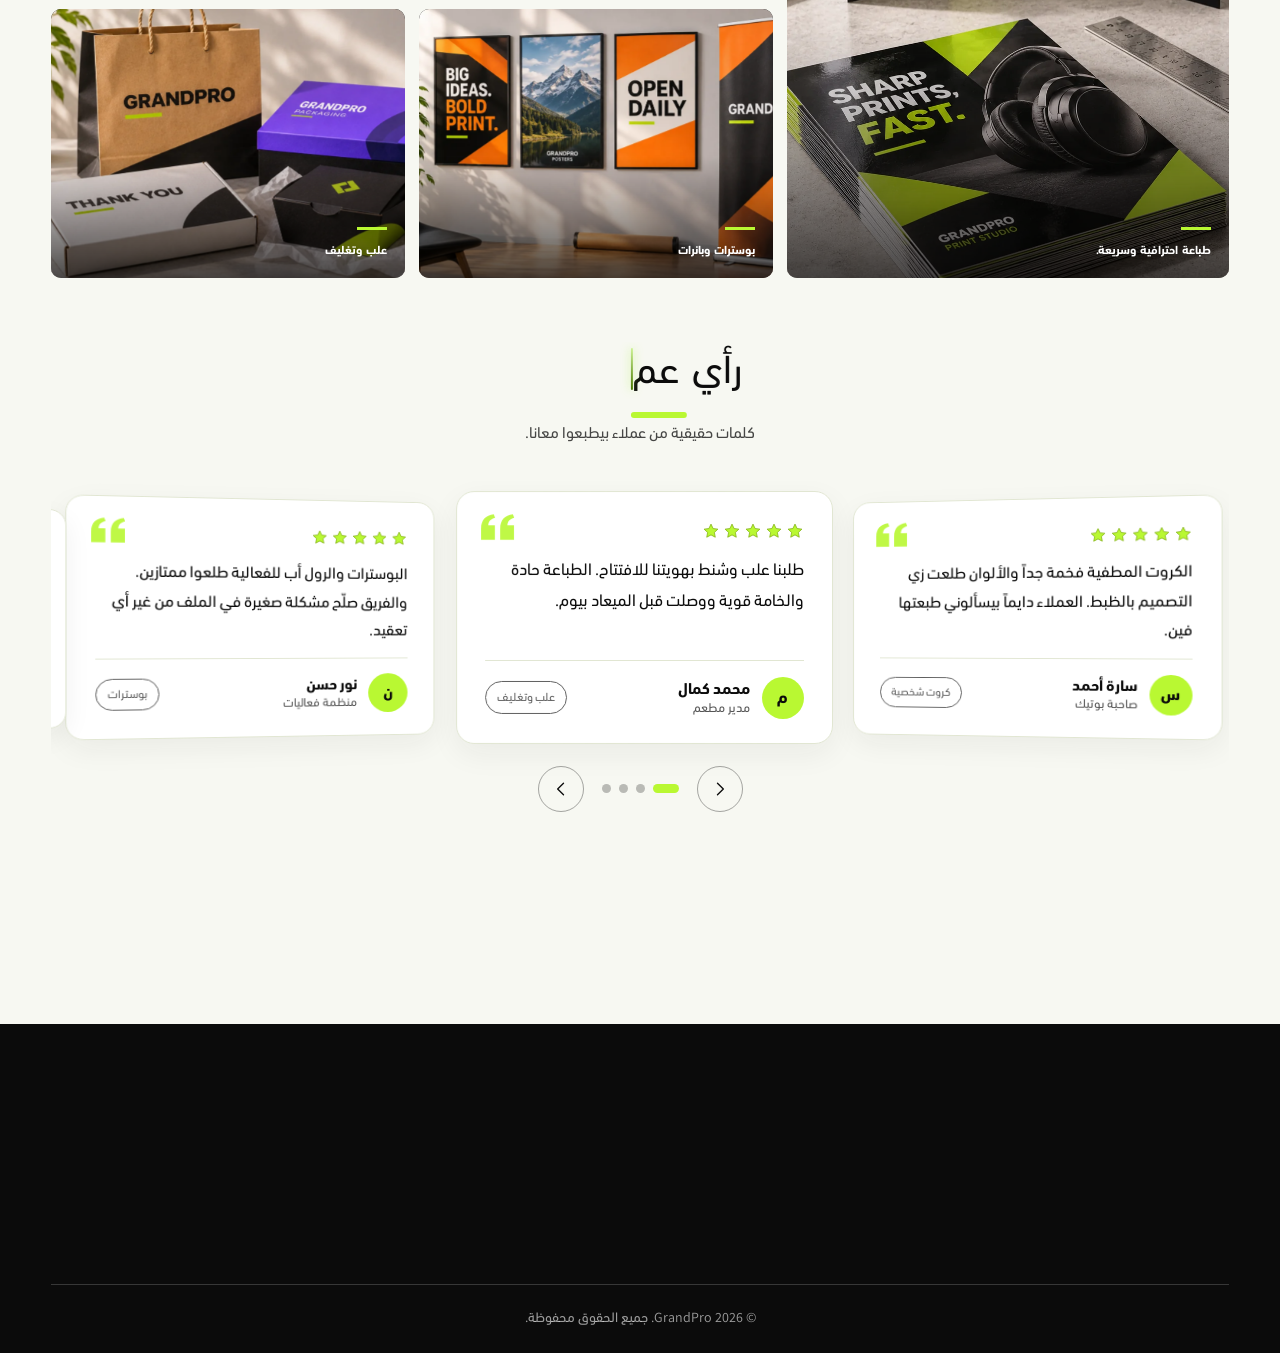
==== commit 17c67898: "i will sleep now" ====
--- a/home.html
+++ b/home.html
@@ -11,7 +11,7 @@
 <link rel="preload" href="assets/fonts/DINNextArabic-Regular.woff2" as="font" type="font/woff2" crossorigin>
 <link rel="preload" href="assets/fonts/DINNextArabic-Regular.woff2" as="font" type="font/woff2" crossorigin>
 <link rel="preload" href="assets/fonts/DINNextArabic-Bold.woff2" as="font" type="font/woff2" crossorigin>
-<link rel="stylesheet" href="css/main.css">
+<link rel="stylesheet" href="css/main.css?v=54c">
 <script src="js/core/i18n.js"></script>
 <script src="js/features/theme.js"></script>
 </head>
@@ -96,7 +96,7 @@
 <script src="js/components/product-visual.js"></script>
 <script src="js/core/icons.js"></script>
 <script src="js/core/navigation.js"></script>
-<script src="js/components/layout.js"></script>
+<script src="js/components/layout.js?v=54b"></script>
 <script src="js/components/cart-state.js"></script>
 <script src="js/core/ui.js"></script>
 <script src="js/components/cart.js"></script>
@@ -105,7 +105,7 @@
 <script src="js/core/bootstrap.js"></script>
 <script src="js/features/card-tilt.js" defer></script>
 <script src="js/data/testimonials.js"></script>
-<script src="js/features/testimonials.js" defer></script>
+<script src="js/features/testimonials.js?v=54c" defer></script>
 <script src="js/features/orbit.js" defer></script>
 <script src="js/pages/home.js"></script>
 <script src="js/features/hero3d.js" defer></script>
--- a/css/main.css
+++ b/css/main.css
@@ -70,7 +70,7 @@
 @import url("refinements/product-card-type.css");
 @import url("refinements/card-tilt.css");
 @import url("refinements/lang-switch.css");
-@import url("refinements/testimonials.css");
+@import url("refinements/testimonials.css?v=54c");
 @import url("theme/dark-depth.css");
 @import url("motion/sections3d.css");
 
@@ -102,10 +102,10 @@
 @import url("refinements/dive-real-products.css");
 
 /* 3D product orbit (home) */
-@import url("refinements/orbit.css");
+@import url("refinements/orbit.css?v=54b");
 
 /* 3D product orbit (home) */
-@import url("refinements/orbit.css");
+@import url("refinements/orbit.css?v=54b");
 
 /* 3D lens navigation */
 @import url("refinements/nav3d.css");
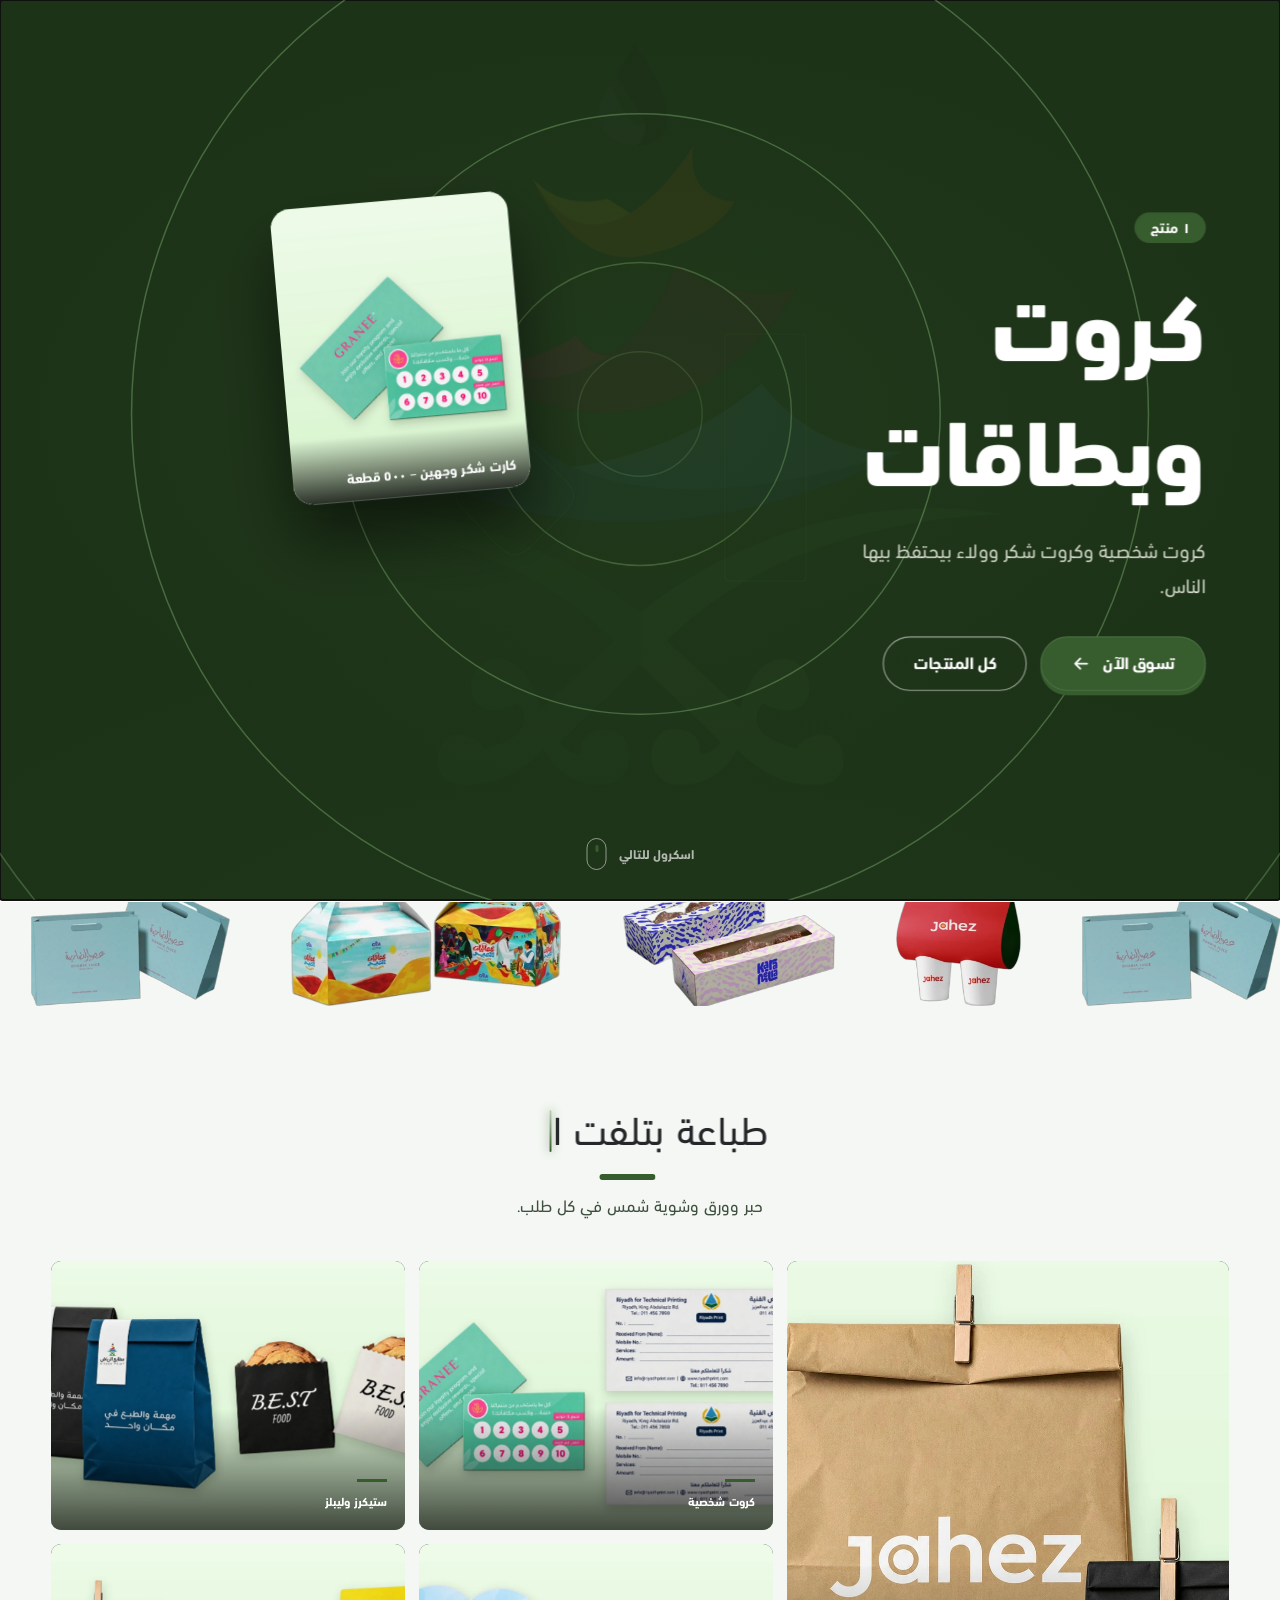
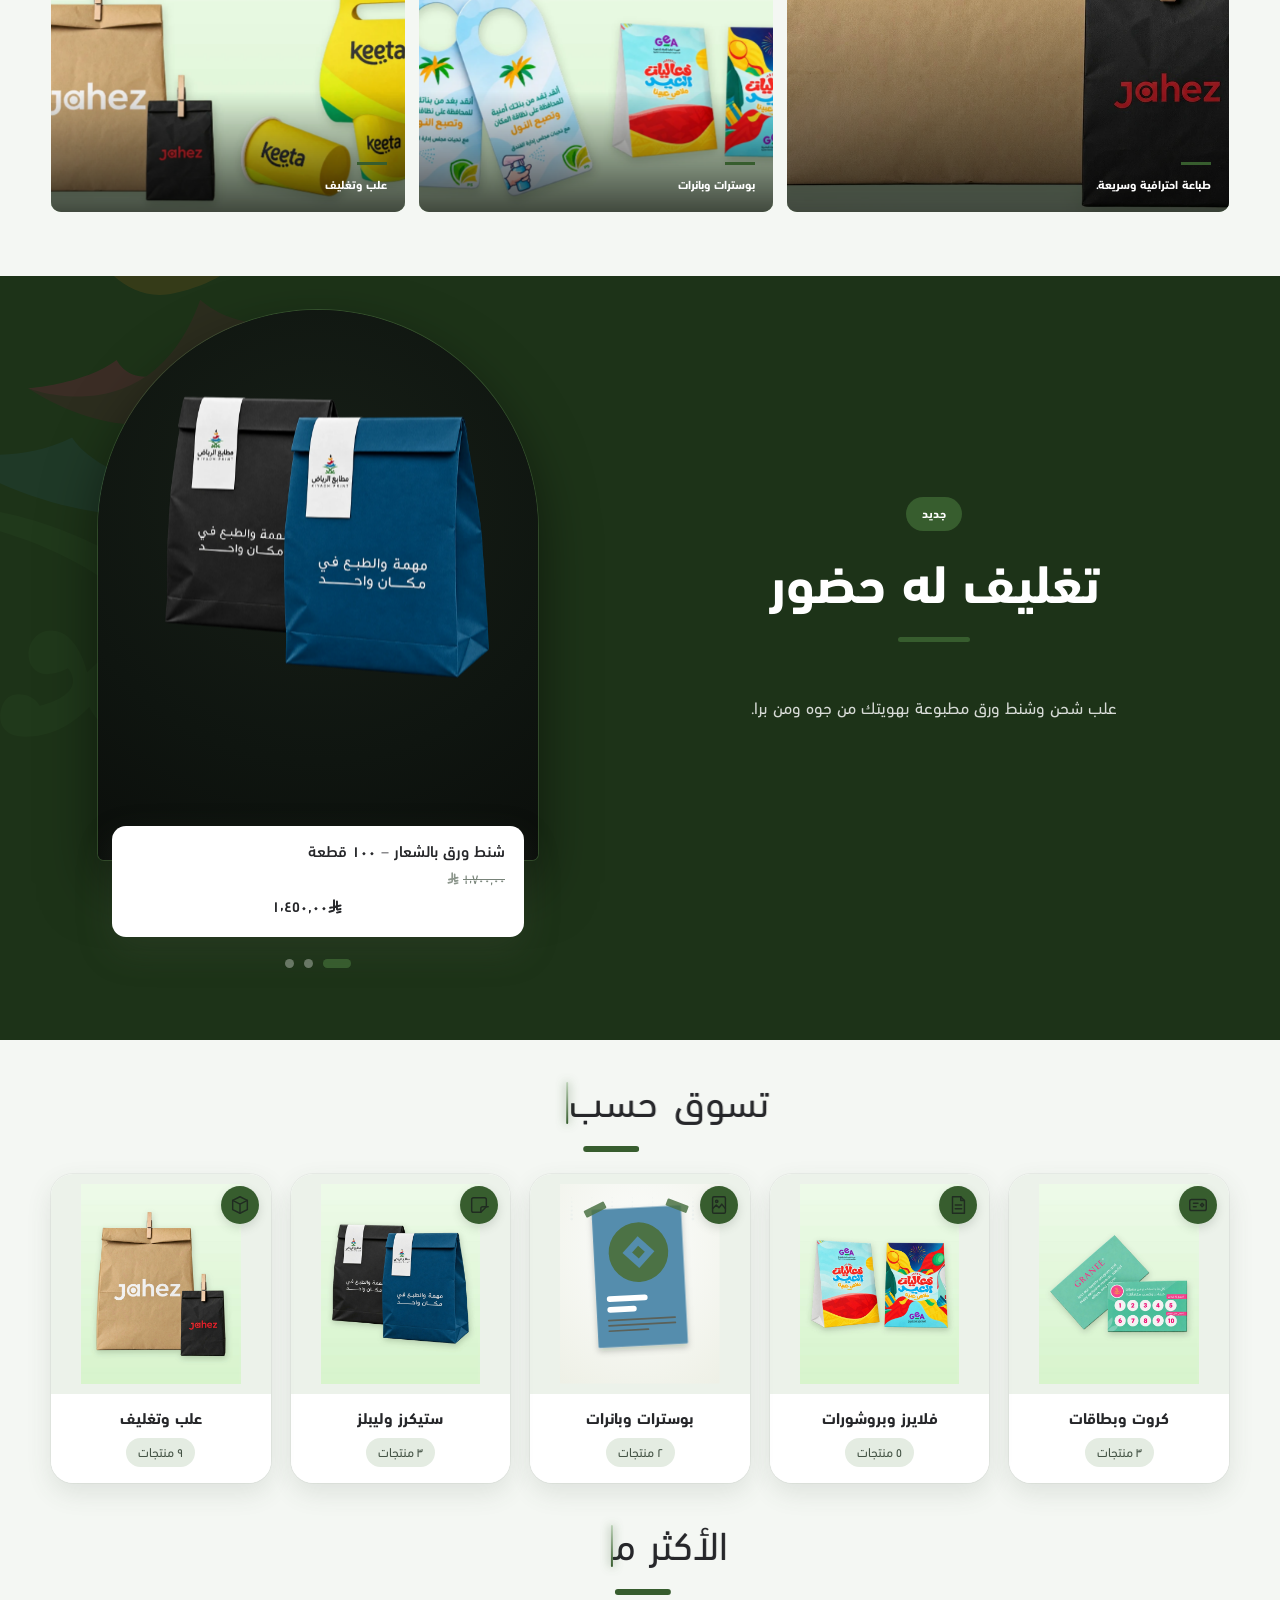
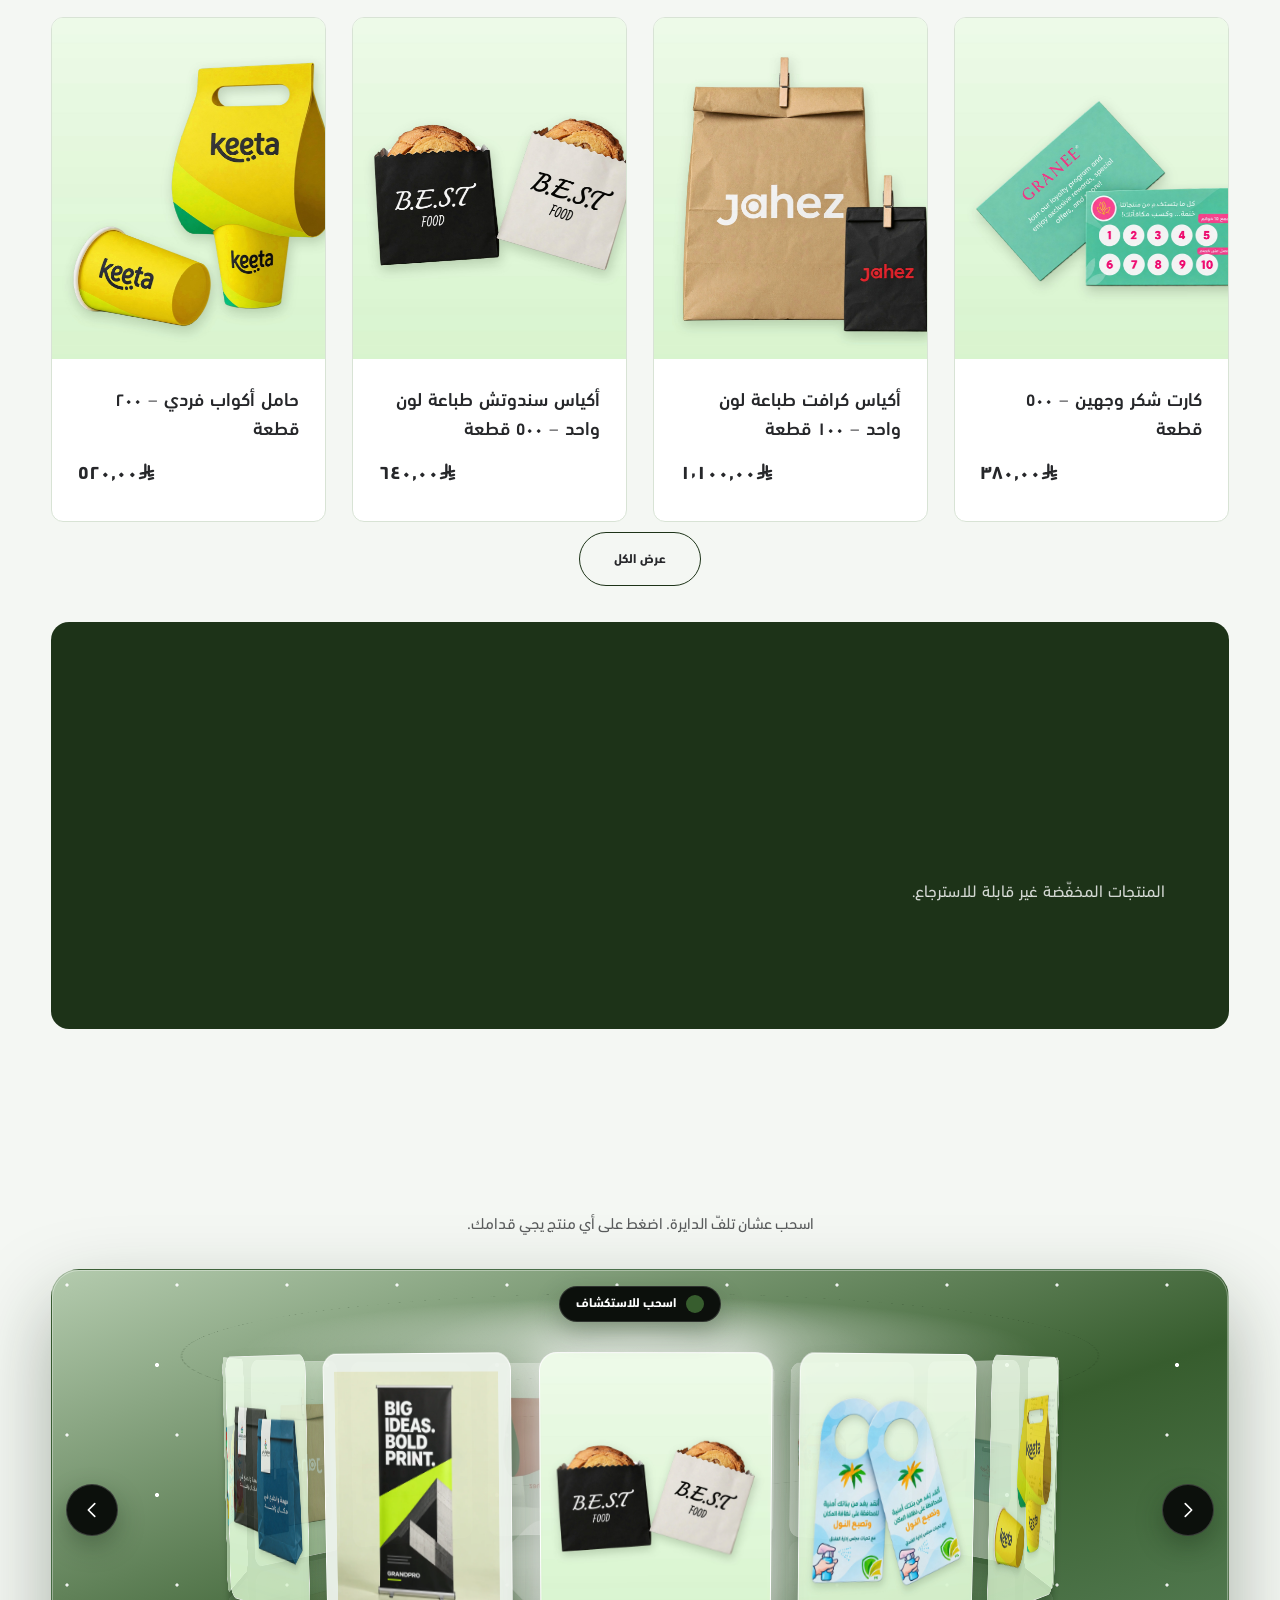
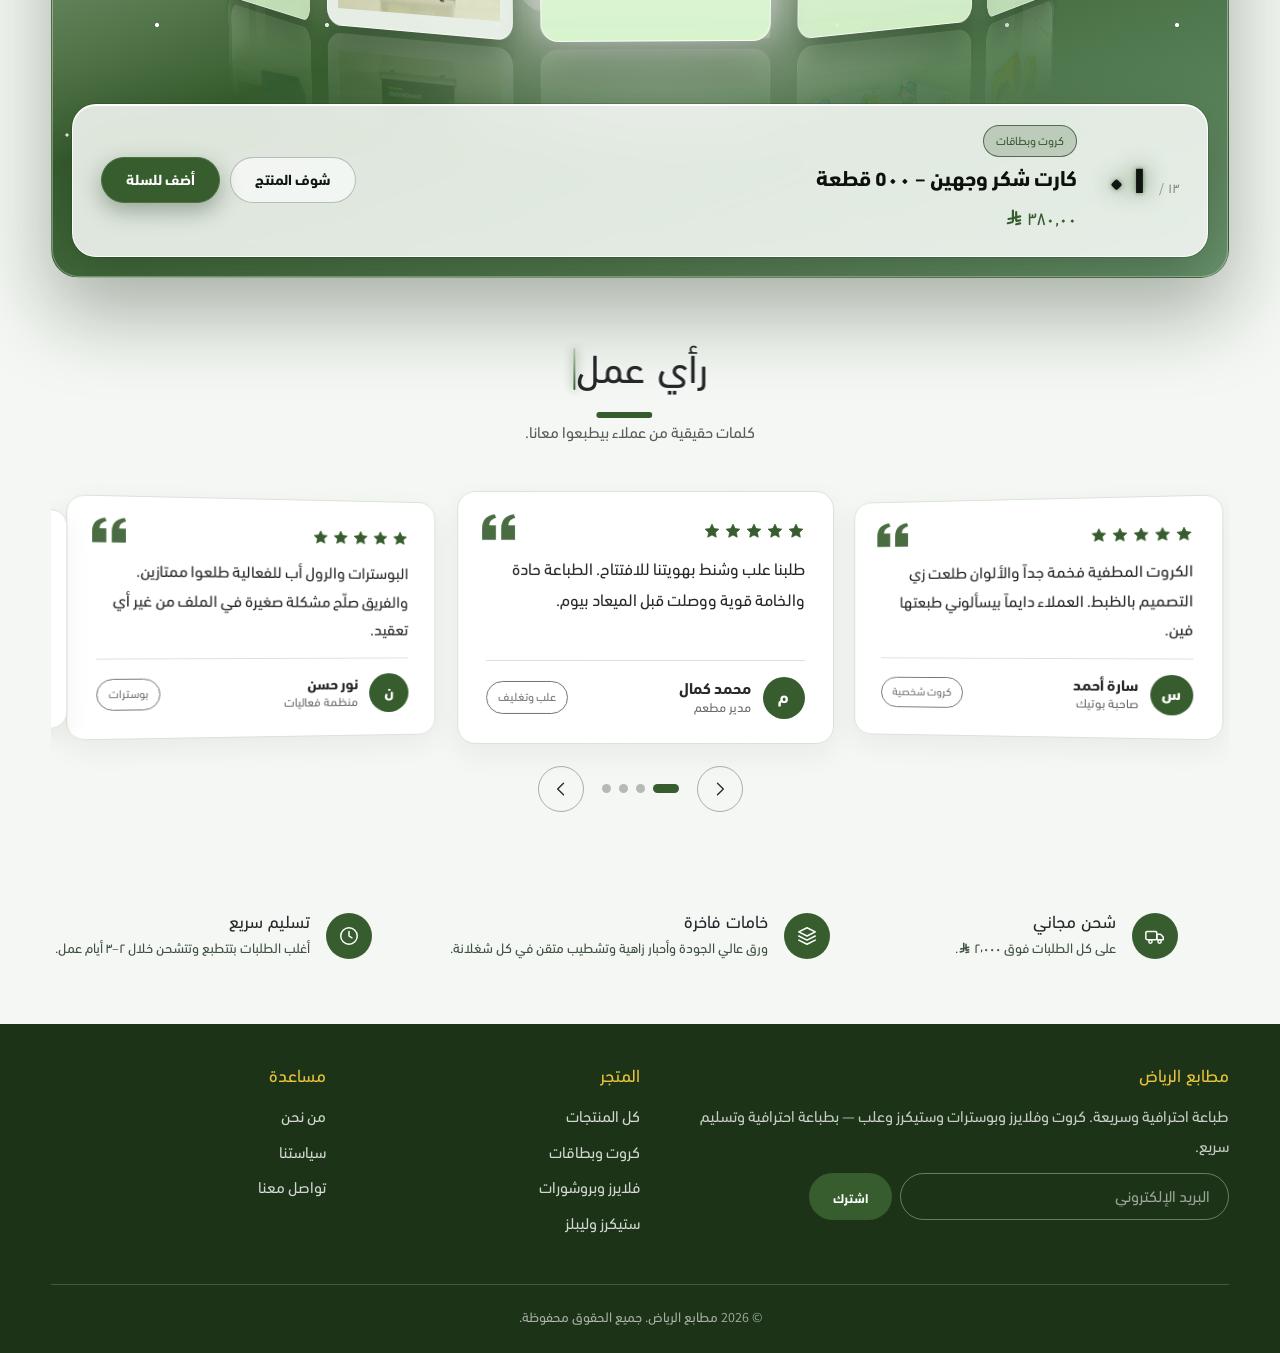
==== commit 197ee1ed: "riydah" ====
--- a/home.html
+++ b/home.html
@@ -2,7 +2,7 @@
 <html lang="ar" dir="rtl">
 <head>
 <meta charset="UTF-8"><meta name="viewport" content="width=device-width,initial-scale=1">
-<title>GrandPro</title>
+<title>Riyadh Print – مطابع الرياض</title>
 <link rel="icon" type="image/png" href="assets/images/favicon.png">
 <link rel="apple-touch-icon" href="assets/images/apple-touch-icon.png">
 <link rel="preconnect" href="https://fonts.googleapis.com">
@@ -17,10 +17,16 @@
 </head>
 <body>
 <main>
-  <section class="section orbit" id="orbit" aria-label="3D product showcase"><div class="container">
-    <h2 class="section-title">Explore in 3D</h2>
-    <p class="ob-sub">Drag to spin the ring. Tap any product to bring it forward.</p>
-    <div id="obMount"></div>
+  <section class="lookbook" aria-label="The Riyadh Print look"><div class="container">
+    <h2 class="section-title">Print that pops</h2>
+    <p class="lk-sub">Ink, paper and a little sunshine in every order.</p>
+    <div class="lk-grid">
+      <a class="lk-tile t1" href="shop.html"><img src="assets/images/tiles/t1.webp" alt="" loading="lazy"><span class="lk-cap">Sharp prints, fast.</span></a>
+      <a class="lk-tile t2" href="shop.html?cat=Cards"><img src="assets/images/tiles/t2.webp" alt="" loading="lazy"><span class="lk-cap">Business Cards</span></a>
+      <a class="lk-tile t3" href="shop.html?cat=Stickers"><img src="assets/images/tiles/t3.webp" alt="" loading="lazy"><span class="lk-cap">Stickers &amp; Labels</span></a>
+      <a class="lk-tile t4" href="shop.html?cat=Posters"><img src="assets/images/tiles/t4.webp" alt="" loading="lazy"><span class="lk-cap">Posters &amp; Banners</span></a>
+      <a class="lk-tile t5" href="shop.html?cat=Packaging"><img src="assets/images/tiles/t5.webp" alt="" loading="lazy"><span class="lk-cap">Packaging</span></a>
+    </div>
   </div></section>
 
   <section class="hero hero2">
@@ -66,16 +72,11 @@
     </div>
   </div></section>
 
-  <section class="lookbook" aria-label="The GrandPro look"><div class="container">
-    <h2 class="section-title">Print that pops</h2>
-    <p class="lk-sub">Ink, paper and a little sunshine in every order.</p>
-    <div class="lk-grid">
-      <a class="lk-tile t1" href="shop.html"><img src="assets/images/tiles/t1.webp" alt="" loading="lazy"><span class="lk-cap">Sharp prints, fast.</span></a>
-      <a class="lk-tile t2" href="shop.html?cat=Cards"><img src="assets/images/tiles/t2.webp" alt="" loading="lazy"><span class="lk-cap">Business Cards</span></a>
-      <a class="lk-tile t3" href="shop.html?cat=Stickers"><img src="assets/images/tiles/t3.webp" alt="" loading="lazy"><span class="lk-cap">Stickers &amp; Labels</span></a>
-      <a class="lk-tile t4" href="shop.html?cat=Posters"><img src="assets/images/tiles/t4.webp" alt="" loading="lazy"><span class="lk-cap">Posters &amp; Banners</span></a>
-      <a class="lk-tile t5" href="shop.html?cat=Packaging"><img src="assets/images/tiles/t5.webp" alt="" loading="lazy"><span class="lk-cap">Packaging</span></a>
-    </div>
+
+  <section class="section orbit" id="orbit" aria-label="3D product showcase"><div class="container">
+    <h2 class="section-title">Explore in 3D</h2>
+    <p class="ob-sub">Drag to spin the ring. Tap any product to bring it forward.</p>
+    <div id="obMount"></div>
   </div></section>
 
   <section class="section testimonials" id="testimonials" aria-label="Customer reviews"><div class="container">
--- a/css/main.css
+++ b/css/main.css
@@ -1,4 +1,4 @@
-/* GrandPro stylesheet manifest.
+/* Riyadh Print stylesheet manifest.
    ORDER MATTERS: later layers override earlier ones (cascade). Do not reorder.
    Layers: base → components → responsive → motion → refinements → theme (dark) → refinements/motion on top. */
 @import url("base/fonts-din.css");
@@ -114,3 +114,6 @@
 @import url("refinements/product-cards-motion.css");
 @import url("refinements/sale-box-v2.css");
 @import url("refinements/hero-arch-v2.css");
+
+/* Riyadh Print logo lockup + palette — LAST */
+@import url("refinements/brand-riyadh.css");
